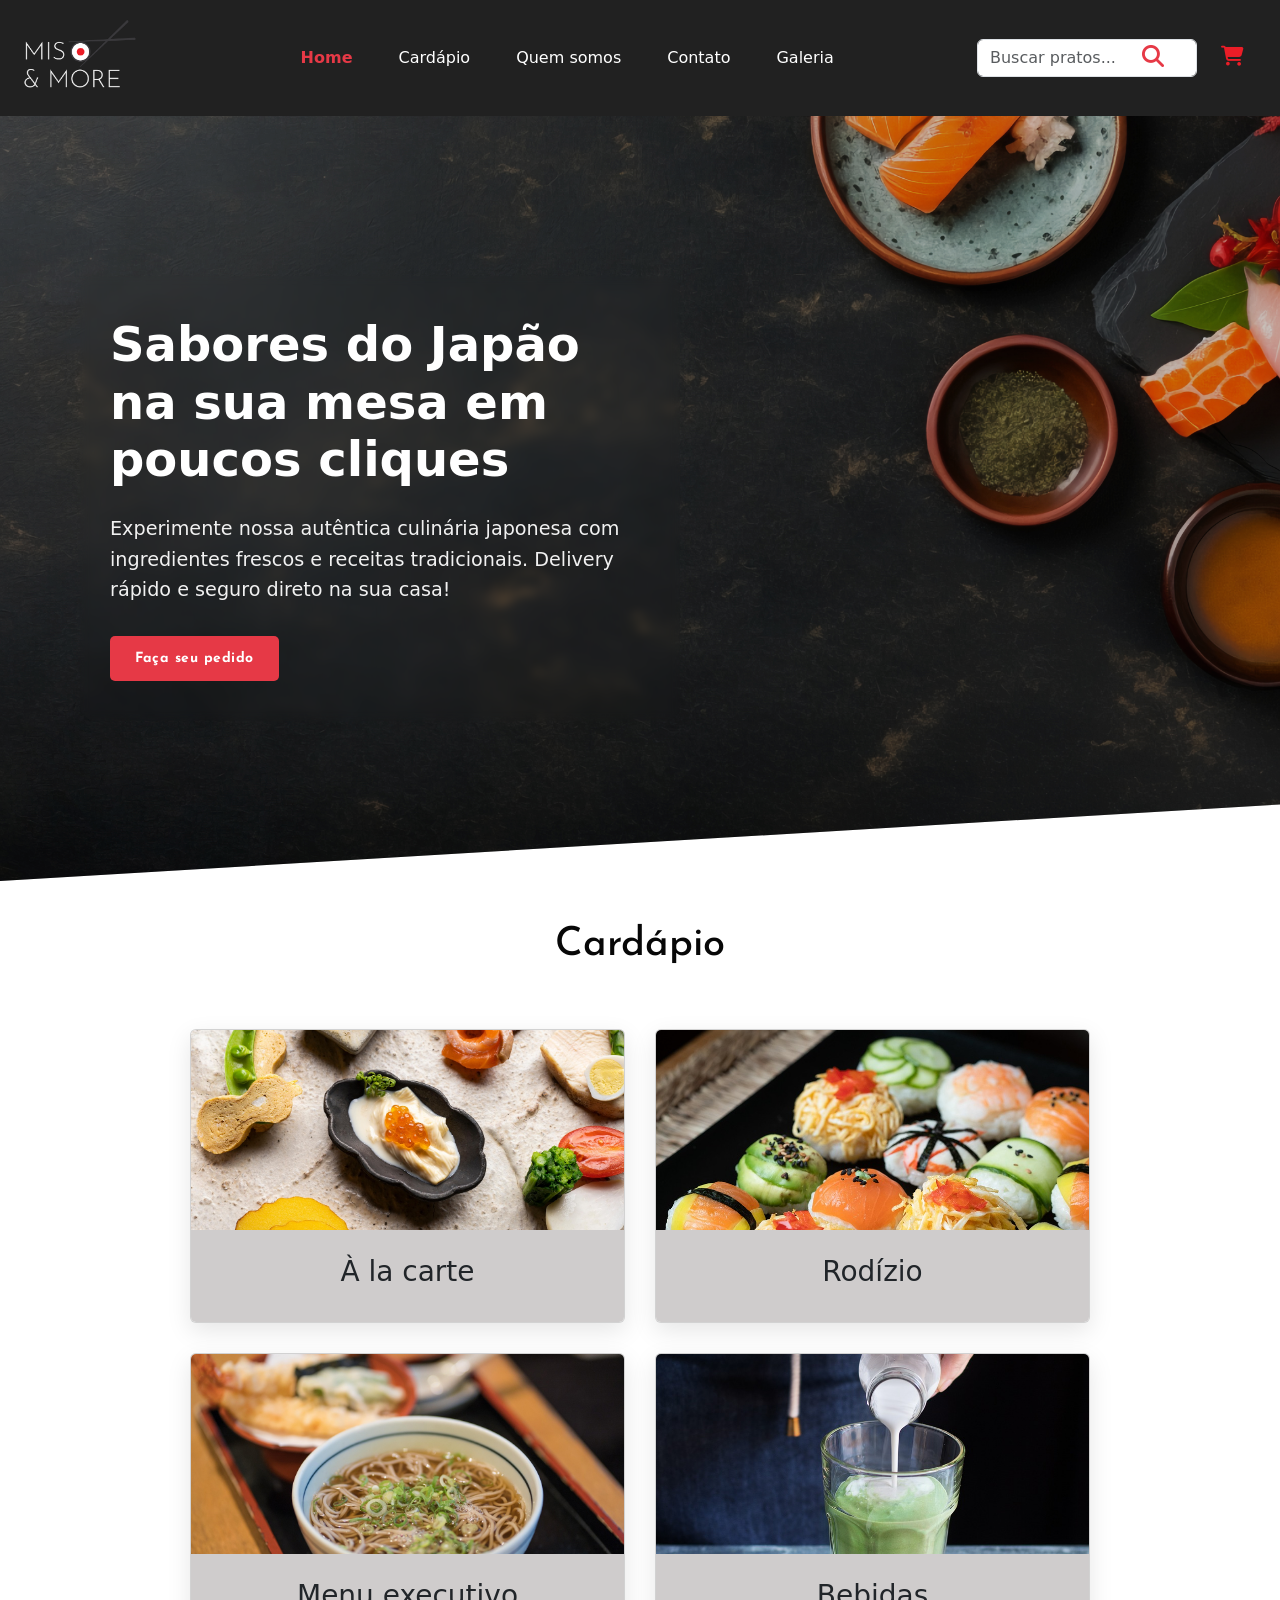
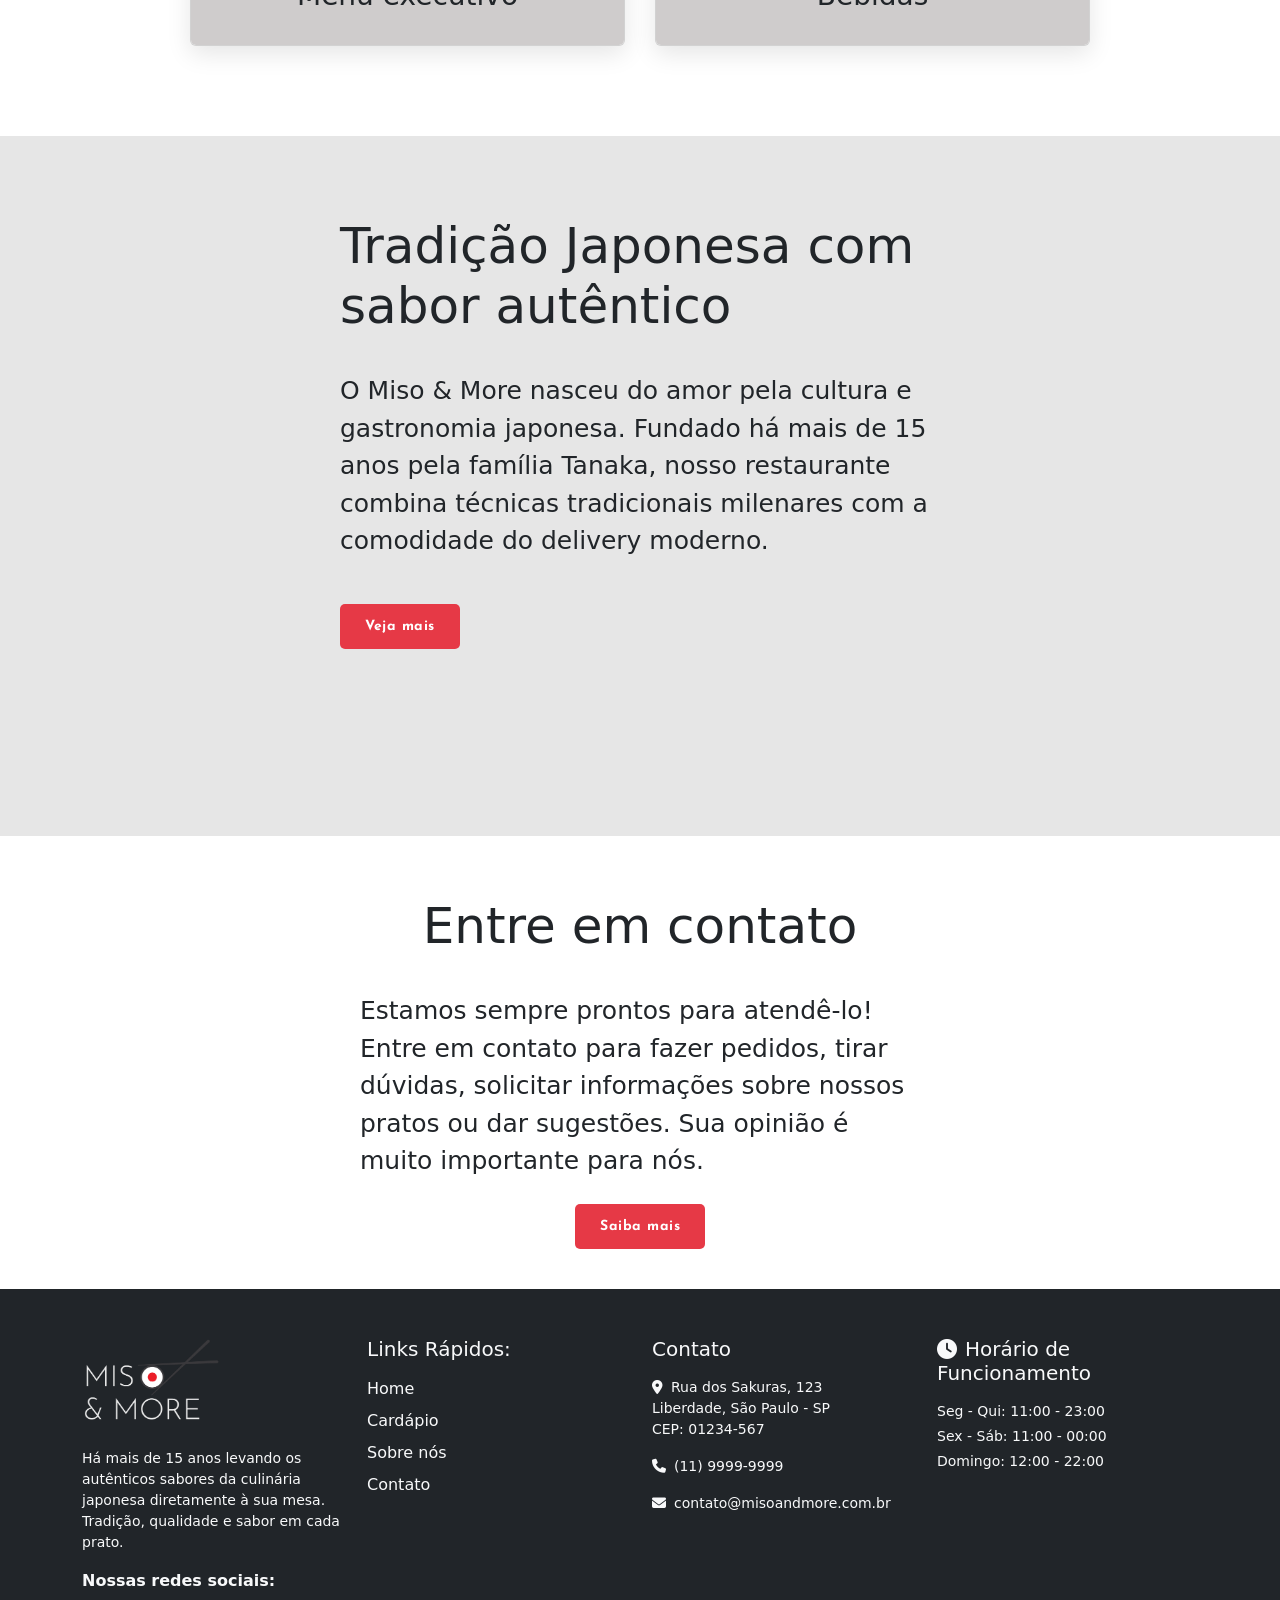
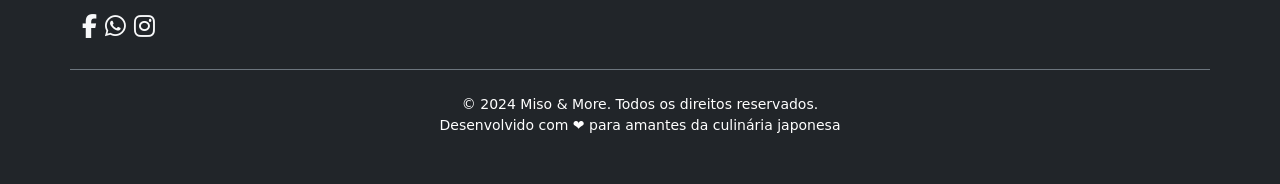
==== index.html @ 98955cb3 "." ====
<!DOCTYPE html>
<html lang="pt-BR">

<head>
  <meta charset="UTF-8">
  <meta name="viewport" content="width=device-width, initial-scale=1.0">
  <title>Miso & More</title>

  <!-- Logo -->
  <link rel="shortcut icon" href="./src_/img_/hashi.png" type="image/x-icon">

  <!-- link css -->
  <link rel="stylesheet" href="./src_/CSS/style.css">
  <link rel="stylesheet" href="./src_/CSS/busca.css">

  <!-- link font awesome -->
  <link rel="stylesheet" href="https://cdnjs.cloudflare.com/ajax/libs/font-awesome/6.4.2/css/all.min.css">

  <!-- links -->
  <link rel="preconnect" href="https://fonts.googleapis.com">
  <link rel="preconnect" href="https://fonts.gstatic.com" crossorigin>

  <!-- link fonte josefin sans -->
  <link
    href="https://fonts.googleapis.com/css2?family=Josefin+Sans:ital,wght@0,100..700;1,100..700&family=Montserrat:ital,wght@0,100..900;1,100..900&display=swap"
    rel="stylesheet">

  <!-- link bootstrap -->
  <link href="https://cdn.jsdelivr.net/npm/bootstrap@5.3.8/dist/css/bootstrap.min.css" rel="stylesheet"
    integrity="sha384-sRIl4kxILFvY47J16cr9ZwB07vP4J8+LH7qKQnuqkuIAvNWLzeN8tE5YBujZqJLB" crossorigin="anonymous">

</head>
<!-- <body> -->

<body>
  <!-- menu -->
  <header>
    <nav class="navbar navbar-expand-lg w-100">
      <div class="container-fluid">
        <div class="logo" id="topo">
          <img src="./src_/img_/logoMiso.png" alt="Miso & More Logo" loading="lazy" decoding="async">
        </div>

        <button class="navbar-toggler" type="button" data-bs-toggle="collapse" data-bs-target="#navbarNav">
          <i class="fa-solid fa-bars" style="color: #ffffff;"></i>
        </button>

        <div class="collapse navbar-collapse justify-content-center text-center p-1" id="navbarNav">
          <ul class="navbar-nav">
            <li class="nav-item"><a href="./index.html" class="nav-link text-white" aria-current="page">Home</a></li>
            <li class="nav-item"><a href="./src_/HTML/cardapio.html" class="nav-link text-white">Cardápio</a></li>
            <li class="nav-item"><a href="./src_/HTML/quemSomos.html" class="nav-link text-white">Quem somos</a></li>
            <li class="nav-item"><a href="./src_/HTML/contato.html" class="nav-link text-white">Contato</a></li>
            <li class="nav-item"><a href="./src_/HTML/galeria.html" class="nav-link text-white">Galeria</a></li>
          </ul>
        </div>

        <!-- barra de pesquisa -->
        <div class="icons d-none d-md-none d-lg-block" style="position: relative">
          <form class="form-inline my-2 my-lg-0">
            <div style="position: relative">
              <input id="inputBusca" class="form-control" type="search" placeholder="Buscar pratos..."
                autocomplete="off" style="padding-right: 42px; width: 220px">
              <button id="btnBuscar" type="button"
                style="position: absolute; top: 50%; right: 8px; transform: translateY(-50%); border: none; background: transparent; cursor: pointer">
                <i class="fa-solid fa-magnifying-glass" style="color: #e63946; font-size: 22px"></i>
              </button>
            </div>
            <div id="listaSugestoes"
              style="display: none; position: absolute; background: white; border: 1px solid #ddd; border-radius: 8px; margin-top: 5px; width: 220px; box-shadow: 0 4px 6px rgba(0,0,0,0.1); z-index: 1000;">
            </div>
          </form>
        </div>

        <!-- fim barra de pesquisa -->

        <!-- icon carrinho -->
        <div class="d-none d-md-none d-lg-block" style="position: relative; cursor: pointer;" data-bs-toggle="modal"
          data-bs-target="#modalCarrinho">
          <i class="fa-solid fa-cart-shopping mx-4 fs-5" style="color: #eb1d27;"></i>
          <span id="cartBadge" class="position-absolute top-0 start-100 translate-middle badge rounded-pill bg-danger"
            style="display: none;">
            0
          </span>

          <!-- Modal Carrinho -->
          <div class="modal fade" id="modalCarrinho" tabindex="-1" aria-labelledby="modalCarrinhoLabel"
            aria-hidden="true">
            <div class="modal-dialog modal-lg">
              <div class="modal-content">
                <div class="modal-header">
                  <h5 class="modal-title" id="modalCarrinhoLabel" style="color: #eb1d27;">Carrinho de Compras</h5>
                  <button type="button" class="btn-close" data-bs-dismiss="modal" aria-label="Close"></button>
                </div>
                <div class="modal-body" id="cartBody">
                  <p class="text-center text-muted">Seu carrinho está vazio.</p>
                </div>
                <div class="modal-footer">
                  <button type="button" class="btn btn-secondary" data-bs-dismiss="modal">Continuar Comprando</button>
                  <button type="button" class="btn btn-primary" id="btnFinalizarCompra"
                    style="background-color: #eb1d27; border-color: #eb1d27;">Finalizar Compra</button>
                </div>
              </div>
            </div>
          </div>

          <!-- Modal de Sucesso -->
          <div class="modal fade" id="modalSucesso" tabindex="-1" aria-labelledby="modalSucessoLabel" aria-hidden="true"
            data-bs-backdrop="static">
            <div class="modal-dialog modal-dialog-centered modal-sm">
              <div class="modal-content">
                <div class="modal-body text-center p-4">
                  <div class="mb-3">
                    <i class="fa-solid fa-circle-check" style="font-size: 80px; color: #28a745;"></i>
                  </div>
                  <h4 class="text-success">Pedido Finalizado!</h4>
                  <p class="mt-3">Seu pedido foi realizado com sucesso e já está sendo preparado.</p>
                  <p class="fw-bold" style="color: #eb1d27;">Obrigado pela preferência!</p>
                  <button type="button" class="btn btn-success mt-3" data-bs-dismiss="modal">Ok</button>
                </div>
              </div>
            </div>
          </div>
        </div>
        <!-- fim modal -->
      </div>
    </nav>
  </header>
  <!-- fim menu -->

  <!-- main -->
  <main>
    <!-- CTA -->
    <section class="hero">
      <div class="hero-text">
        <h1>Sabores do Japão na sua mesa em poucos cliques</h1>
        <p>Experimente nossa autêntica culinária japonesa com ingredientes frescos e receitas tradicionais. Delivery
          rápido e seguro direto na sua casa!</p>

        <a href="./src_/HTML/cardapio.html">
          <button class="order-now">Faça seu pedido</button>
        </a>
      </div>
    </section>
    <!-- CTA fim -->

    <!-- Cardapio -->
    <section id="Cardapio">
      <!-- cards -->
      <div class="container-cardapio">
        <h1 class="titulo">Cardápio</h1>

        <!-- card 1 -->
        <div class="cards">
          <div id="card-alacarte" class="card" data-category="alacarte">
            <div class="card-image">
              <img src="./src_/img_/img01.jpg" alt="À la carte" loading="lazy" decoding="async">
              <a href="./src_/HTML/cardapio.html"></a>
            </div>
            <div class="card-content">
              <h3 class="card1-title">À la carte</h3>
            </div>
          </div>
          <!-- fim card 1 -->

          <!-- card 2 -->
          <div id="card-rodizio" class="card" data-category="rodizio">
            <div class="card-image">
              <img src="./src_/img_/img02.jpg" alt="Rodízio" loading="lazy" decoding="async">
            </div>
            <div class="card-content">
              <h3 class="card-title">Rodízio</h3>
            </div>
          </div>
          <!-- fim card 2 -->

          <!-- card 3 -->
          <div id="card-menuExecutivo" class="card" data-category="executivo">
            <div class="card-image">
              <img src="./src_/img_/img03.jpg" alt="Menu executivo" loading="lazy" decoding="async">
            </div>
            <div class="card-content">
              <h3 class="card-title">Menu executivo</h3>
            </div>
          </div>
          <!-- fim card 3 -->

          <!-- card 4 -->
          <div id="card-bebidas" class="card" data-category="bebidas">
            <div class="card-image">
              <img src="./src_/img_/img04.jpg" alt="Bebidas">
            </div>
            <div class="card-content">
              <h3 class="card-Titulo">Bebidas</h3>
            </div>
          </div>
          <!-- fim card 4 -->
        </div>
      </div>
    </section>
    <!-- fim Cardapio -->

    <!-- Quem somos -->
    <!-- Quem Somos -->
    <section id="sobreNos" style="margin-top: 70px;">
      <div class="parent">
        <div class="texto">
          <h2>Tradição Japonesa com sabor autêntico</h2>

          <p>O Miso & More nasceu do amor pela cultura e gastronomia japonesa. Fundado há mais de 15 anos pela família
            Tanaka, nosso restaurante combina técnicas tradicionais milenares com a comodidade do delivery moderno.</p>

          <a href="./src_/HTML/quemSomos.html"><button class="order-now">Veja mais</button></a>
        </div>
        <div id="images-container" class="images d-none d-md-block">
          <img id="sushiImg" src="./src_/img_/img05.jpg" alt="Sushi fresco com toque de ervas.">
          <img id="fishImg" src="./src_/img_/img06.jpg" alt="Variedade de sushis em bandeja de madeira.">
          <img id="japaImg" src="./src_/img_/img07.jpg" alt="Caminho de torii no Santuário Fushimi Inari.">
        </div>
      </div>
    </section>
    <!-- fim Quem somos -->

    <!-- contato -->
    <section id="contato" style="margin-top: 30px;">
      <div class="container-contato">
        <div class="texto">
          <h2 class="h2-contato">Entre em contato</h2>

          <p>Estamos sempre prontos para atendê-lo! Entre em contato para fazer pedidos, tirar dúvidas, solicitar
            informações sobre nossos pratos ou dar sugestões. Sua opinião é muito importante para nós.</p>
        </div>

        <a href="./src_/HTML/contato.html"><button class="order-now">Saiba mais</button></a>

      </div>
    </section>
    <!-- fim contato -->
  </main>
  <!-- fim main -->

  <!-- Footer -->
  <footer class="bg-dark text-light py-5">
    <div class="container">
      <div class="row g-4">
        <!-- Coluna 1 - Logo e Descrição -->
        <div class="col-lg-3 col-md-6">
          <img src="./src_/img_/logoMiso.png" alt="Miso & More Logo" class="mb-3" style="max-width: 150px;">
          <p class="small">Há mais de 15 anos levando os autênticos sabores da culinária japonesa diretamente à sua
            mesa. Tradição, qualidade e sabor em cada prato.</p>
          <p class="fw-bold mt-3">Nossas redes sociais:</p>
          <div class="d-flex gap-2">
            <a href="#" class="text-light fs-4"><i class="fab fa-facebook-f"></i></a>
            <a href="#" class="text-light fs-4"><i class="fab fa-whatsapp"></i></a>
            <a href="#" class="text-light fs-4"><i class="fab fa-instagram"></i></a>
          </div>
        </div>

        <!-- Coluna 2 - Links Rápidos -->
        <div class="col-lg-3 col-md-6">
          <h5 class="mb-3">Links Rápidos:</h5>
          <ul class="list-unstyled">
            <li class="mb-2"><a href="#topo" class="text-light text-decoration-none">Home</a></li>
            <li class="mb-2"><a href="./src_/HTML/cardapio.html" class="text-light text-decoration-none">Cardápio</a>
            </li>
            <li class="mb-2"><a href="./src_/HTML/quemSomos.html" class="text-light text-decoration-none">Sobre nós</a>
            </li>
            <li class="mb-2"><a href="./src_/HTML/contato.html" class="text-light text-decoration-none">Contato</a></li>
          </ul>
        </div>

        <!-- Coluna 3 - Contato -->
        <div class="col-lg-3 col-md-6">
          <h5 class="mb-3">Contato</h5>
          <p class="small"><i class="fa-solid fa-location-dot me-2"></i>Rua dos Sakuras, 123<br>Liberdade, São Paulo -
            SP<br>CEP: 01234-567</p>
          <p class="small"><i class="fa-solid fa-phone me-2"></i>(11) 9999-9999</p>
          <p class="small"><i class="fa-solid fa-envelope me-2"></i>contato@misoandmore.com.br</p>
        </div>

        <!-- Coluna 4 - Horário -->
        <div class="col-lg-3 col-md-6">
          <h5 class="mb-3"><i class="fa-solid fa-clock me-2"></i>Horário de Funcionamento</h5>
          <p class="small mb-1">Seg - Qui: 11:00 - 23:00</p>
          <p class="small mb-1">Sex - Sáb: 11:00 - 00:00</p>
          <p class="small mb-1">Domingo: 12:00 - 22:00</p>
        </div>
      </div>

      <!-- Footer Bottom -->
      <div class="row mt-4 pt-4 border-top border-secondary">
        <div class="col text-center">
          <p class="small mb-0 text-white">© 2024 Miso & More. Todos os direitos reservados.<br>Desenvolvido com ❤️ para
            amantes da culinária japonesa</p>
        </div>
      </div>
    </div>
  </footer>
  <!-- fim footer -->

  <!-- vlibras -->
  <div vw class="enabled">
    <div vw-access-button class="active"></div>
    <div vw-plugin-wrapper>
      <div class="vw-plugin-top-wrapper"></div>
    </div>
  </div>
  <!-- fim vlibras -->

  <!-- script vlibras -->
  <script src="https://vlibras.gov.br/app/vlibras-plugin.js"></script>
  <script>
    new window.VLibras.Widget('https://vlibras.gov.br/app');
  </script>

  <!-- scripts -->
  <script src="https://cdn.jsdelivr.net/npm/bootstrap@5.3.8/dist/js/bootstrap.bundle.min.js"
    integrity="sha384-FKyoEForCGlyvwx9Hj09JcYn3nv7wiPVlz7YYwJrWVcXK/BmnVDxM+D2scQbITxI"
    crossorigin="anonymous"></script>

  <script src="./src_/JS/script.js"></script>

  <!-- busca -->
  <script src="./src_/JS/busca.js"></script>
  <script src="./src_/JS/busca-cardapio.js"></script>
  <script>
    const U = window.CardapioUtils;
    const data = Array.isArray(window.CARDAPIO) ? window.CARDAPIO : [];

    function goToCardapio(q) {
      const url = new URL('./src_/HTML/cardapio.html', location.href);
      if (q) url.searchParams.set('q', q);
      location.href = url.toString();
    }

    function bind() {
      const input = document.getElementById('inputBusca');
      const btn = document.getElementById('btnBuscar');
      const box = document.getElementById('listaSugestoes');

      if (!input || !btn || !box) return;

      function updateSuggestions() {
        const suggestions = U.makeSuggestions(data, input.value, 8);
        box.innerHTML = '';
        box.style.display = suggestions.length ? 'block' : 'none';
        suggestions.forEach(text => {
          const div = document.createElement('div');
          div.className = 'typeahead-item';
          div.tabIndex = 0;
          div.setAttribute('role', 'option');
          div.textContent = text;
          div.addEventListener('click', () => goToCardapio(text));
          div.addEventListener('keydown', (e) => { if (e.key === 'Enter') goToCardapio(text); });
          box.appendChild(div);
        });
      }

      input.addEventListener('input', updateSuggestions);
      input.addEventListener('keydown', (e) => {
        if (e.key === 'Enter') { e.preventDefault(); goToCardapio(input.value.trim()); }
        if (e.key === 'Escape') { box.style.display = 'none'; }
      });
      btn.addEventListener('click', () => goToCardapio(input.value.trim()));

      // Se vier com ?q=, já encaminha direto
      const init = U.readQueryParam('q');
      if (init) { goToCardapio(init); }
    }

    document.addEventListener('DOMContentLoaded', bind);
  </script>


</body>
<!-- fim do body -->

</html>
---- src_/CSS/style.css ----
/* cores */
.root {
  --primary-color: #F23041; 
  --secondary-color: #D9D9D9; 
  --accent-color: #F8F8F8; 
  --background-color: #F2F2F2; 
  --text-color: #F8F8F8; 
}

/* body */
* {
  margin: 0;
  padding: 0;
  box-sizing: border-box;
}

body {
  font-family: 'Josefin Sans', poppins;
  background-color: #f5f5f5;
  color: #212121;
}

.montserrat-regular {
  font-family: "Montserrat", sans-serif;
  font-optical-sizing: auto;
  font-weight: 400;
  font-style: normal;
}
/* fim body */


/* menu */
header {
  display: flex;
  justify-content: space-between;
  align-items: center;
  background: #212121;
  color: #fff;
}

.logo {
  font-size: -0.10rem;
  font-weight: bold;
}

.logo img {
  height: 100px;
  padding: 10px;
}

nav ul {
  list-style: none;
  display: flex;
  gap: 30px;
}

nav a {
  text-decoration: none;
  color: #fff;
  font-weight: 500;
  transition: 0.3s;
  font-size: 1.08rem;
   transition: color 0.3s;
}

nav a[aria-current="page"] {
  color: #e63946 !important;
  font-weight: 600;
}

nav a:hover,
nav a.active {
  color: #e63946 !important; /* Vermelho destaque */
  transition: color 0.2s;

}

.icons {
  display: flex;
}

.navbar-toggler-icon {
  background-image: url("data:image/svg+xml;charset=utf8,%3Csvg xmlns='http://www.w3.org/2000/svg' viewBox='0 0 30 30'%3E%3Cpath stroke='rgba(255, 255, 255, 1)' stroke-width='2' d='M4 7h22M4 15h22M4 23h22'/%3E%3C/svg%3E");
}
/* fim menu */


/* CTA */
.hero {
  position: relative;
  display: flex;
  align-items: center;
  justify-content: flex-start;
  padding: 160px 80px;
  color: #fff;
  background-image: url('../img_/banner.jpg');
  background-size: cover;
  background-position: center center;
  background-repeat: no-repeat;
  clip-path: polygon(0 0, 100% 0, 100% 90%, 0 100%); background-attachment: fixed;

  /* Efeito parallax */
  background-attachment: fixed;

  /* Camada escura sutil sobre a imagem */
  isolation: isolate;
}

.hero::before {
  content: "";
  position: absolute;
  inset: 0;
  background: rgba(0, 0, 0, 0.20); /* escurece o fundo */
  z-index: 0;
}

.hero-text {
  position: relative;
  z-index: 1;
  max-width: 600px;
  backdrop-filter: blur(5px);
  border-radius: 15px;
  padding: 40px 30px;
  animation: fadeInUp 1s ease;
}

.hero-text h1 {
  font-size: 3rem;
  line-height: 1.2;
  font-weight: 600;
  margin-bottom: 25px;
  color: #fff;
}

.hero-text p {
  font-size: 1.2rem;
  color: #f1f1f1;
  margin-bottom: 30px;
  line-height: 1.6;
}

.order-now {
  background-color: #e63946;
  color: #fff;
  font-weight: bold;
  letter-spacing: 0.5px;
  border: none;
  padding: 14px 28px;
  border-radius: 6px;
  transition: all 0.3s ease;
}

.order-now:hover {
  background-color: #ff4c4c;
  transform: translateY(-3px);
}

/* Efeito de entrada */
@keyframes fadeInUp {
  from {
    opacity: 0;
    transform: translateY(40px);
  }
  to {
    opacity: 1;
    transform: translateY(0);
  }
}



button{
    background-color: #d62828;
    border: none;
    padding: 12px 25px;
    font-size: 14px;
    border-radius: 5px;
    text-decoration: none;
    align-items: left;
    font-family: 'Josefin Sans', sans-serif;
}

button, .order-now {
      color: #fff;
      border: none;
      padding: 12px 25px;
      font-size: 14px;
      border-radius: 5px;
      text-decoration: none;
      align-items: left;
      font-family: 'Josefin Sans', sans-serif;
    
}

button:hover, .order-now:hover {
      background-color: #d84545;
      transition: 0.3s;
}
/* Fim CTA */


/* cardapio */
.container-cardapio {
    max-width: 900px;
    margin: 0 auto;
}

.titulo {
    font-family: 'Josefin Sans';
    text-align: center;
    font-size: 2.5rem;
    color: #070707;
    margin-bottom: 40px;
    font-weight: 400px;
    margin-top: 40px;
}

.cards{
    display: grid;
    grid-template-columns: repeat(auto-fit, minmax(300px, 1fr));
    gap: 30px;
    padding: 20px 0;
}

.card {
    background: #CFCCCC;
    border-radius: 15px;
    overflow: hidden;
    box-shadow: 0 8px 25px rgba(0, 0, 0, 0.1);
    cursor: pointer;
    transition: all ease 0.3s;
}

.card:hover{
  transform: scale(1.05);
}

.card-image {
    width: 100%;
    height: 200px;
    overflow: hidden;
}

.card-image img {
    width: 100%;
    height: 100%;
    object-fit: cover;
}

.card-content {
    padding: 25px;
    text-align: center;
    background-color: #CFCCCC;
}

.card-titulo{
    font-family: 'Josefin Sans';
    font-size: 1.5rem;
    color: #070707;
    font-weight: 500;
    margin: 0;
}
/* fim cardapio */


/* Sobre Nos */
.parent{
  display: flex;
  justify-content: space-around;
  text-align: left;
  gap: 20px;
}

#sobreNos{
  background-color: #E6E6E6;
  height: 700px;
  padding: 50px;
}

.texto{
  display: flex;
  flex-direction: column;
  flex: 1;
  max-width: 600px;
  gap: 20px;
}


.texto h2 {
  font-size: 50px;
  margin-bottom: 16px;
  margin-top: 30px;
}

.texto p {
  margin-bottom: 24px;
  text-align: left;
  font-size: 25px;
}

.texto button{
  max-width: 155px;
}

.images{
  position: relative;
  width: 900px;
}

.images img{
  border-radius: 20px;
}

#sushiImg{
  position: absolute;
  top: 0px;
  left: 0px;
  height: 250px;
  z-index: 2;
  transition: all ease 0.3s;
}
#sushiImg:hover{
  transform: scale(1.05);
}
#fishImg{
  position: absolute;
  top: 30px;
  left: 350px;
  height: 380px;
  width: 430px;

  z-index: 1;
  transition: all ease 0.3s;
}
#fishImg:hover{
 transform: scale(1.05);
}
#japaImg{
  position: absolute;
  top: 360px;
  left: 150px;
  height: 250px;
  transition: all ease 0.3s;
}
#japaImg:hover{
 transform: scale(1.05);
}
/* fim Sobre Nos */

/* contato */
.container-contato{
  max-width: 600px;
  width: 100%;
  padding: 0 20px;
  text-align: center;
}

#contato{
  display: flex;
  justify-content: center;
  align-items: center;
  margin-bottom: 40px;
}
/* fim contato */

/* FOOTER */
.footer {
  background: #1c1c1c;
  color: #f0f0f0;
  font-family: 'Josefin Sans', sans-serif;
}

.footer-container {
    display: flex;
    justify-content: space-between;
    max-width: 1520px;
    margin: auto;
    padding: 40px 20px;
    gap: 100px;
    
}
/* Logo footer */
.footer-logo img {
    max-width: 150px;
    margin-bottom: 15px; 
    display: block; 
    margin-left: 0%;
    margin-bottom: 15px; 

}

/*colunas */
.footer-col {
  flex: 1px;
  margin: 1px;
  min-width: 220px;
  padding: 20px;
}

.footer h2 {
  font-size: 22px;
  margin-bottom: 15px;
  font-family: 'Josefin Sans', sans-serif;
}

.footer h3 {
    margin-bottom: 10px;
    font-size: 18px;
    font-family: 'Josefin Sans', sans-serif;
    gap: 20px;
}

.footer p {
  margin: 15px 0;
  line-height: 1.5;
  font-style: bold medium;
}

.footer ul {
    list-style: none;
    padding: 0;
    margin: 25px 0;
    gap: 10px;
    
}

.footer ul li {
  margin: 15px 0;
}

.footer ul li a {
  color: #f0f0f0;
  text-decoration: none;
  transition: 0.3s;
}

.footer ul li a:hover {
  color: #ff4c4c;
}


/* Redes sociais */
.social-icons {
  margin-top: 10px;
    
}

.social-icons a {
  color: #f0f0f0;
  margin-right: 12px;
  font-size: 30px;
  transition: 0.3s;
}

.social-icons a:hover {
  color: #ff4c4c;
}

/* linha separadora */
.footer-bottom {
  border-top: 1px solid #444;
  text-align: center;
  padding: 15px 20px;
  font-size: 14px;
  color: #aaa;
}

@media (max-width: 1400px) {
  #images-container{
    display: none !important; 
  }
}
@media (max-width: 768px) {

  .hero-text, .hero{
    width: 100%;
    margin: 0;
    padding: 25px;
  }
 
  .hero-text h1 {
  font-size: 2.1rem;
  color: #fff;
  text-align: center;
}
 
  .images-container {
    position: relative;
    height: 300px;
    margin-top: 30px;
  }

  #Cardapio{
    padding: 25px;
  }

  .texto h2 {
  font-size: 2.5rem;
  margin-bottom: 16px;
  margin-top: 30px;
}

.texto p {
  margin-bottom: 1.2rem;
  text-align: left;
  font-size: 20px;
}


}
@media (max-width: 768px) {
  .hero {
    background-attachment: scroll; /* Desativa o parallax em telas pequenas */
    padding: 100px 20px;
  }

  .hero-text {
    text-align: center;
  }

  .hero-text h1 {
    font-size: 2rem;
  }

  .hero-text p {
    font-size: 1rem;
  }
}
---- src_/CSS/busca.css ----
.typeahead-item {
  padding: 12px 15px;
  cursor: pointer;
  border-bottom: 1px solid #f0f0f0;
  transition: background 0.2s ease;
  color: #333;
}

.typeahead-item:hover,
.typeahead-item:focus {
  background: #f8f9fa;
  outline: none;
}

.typeahead-item:last-child {
  border-bottom: none;
}
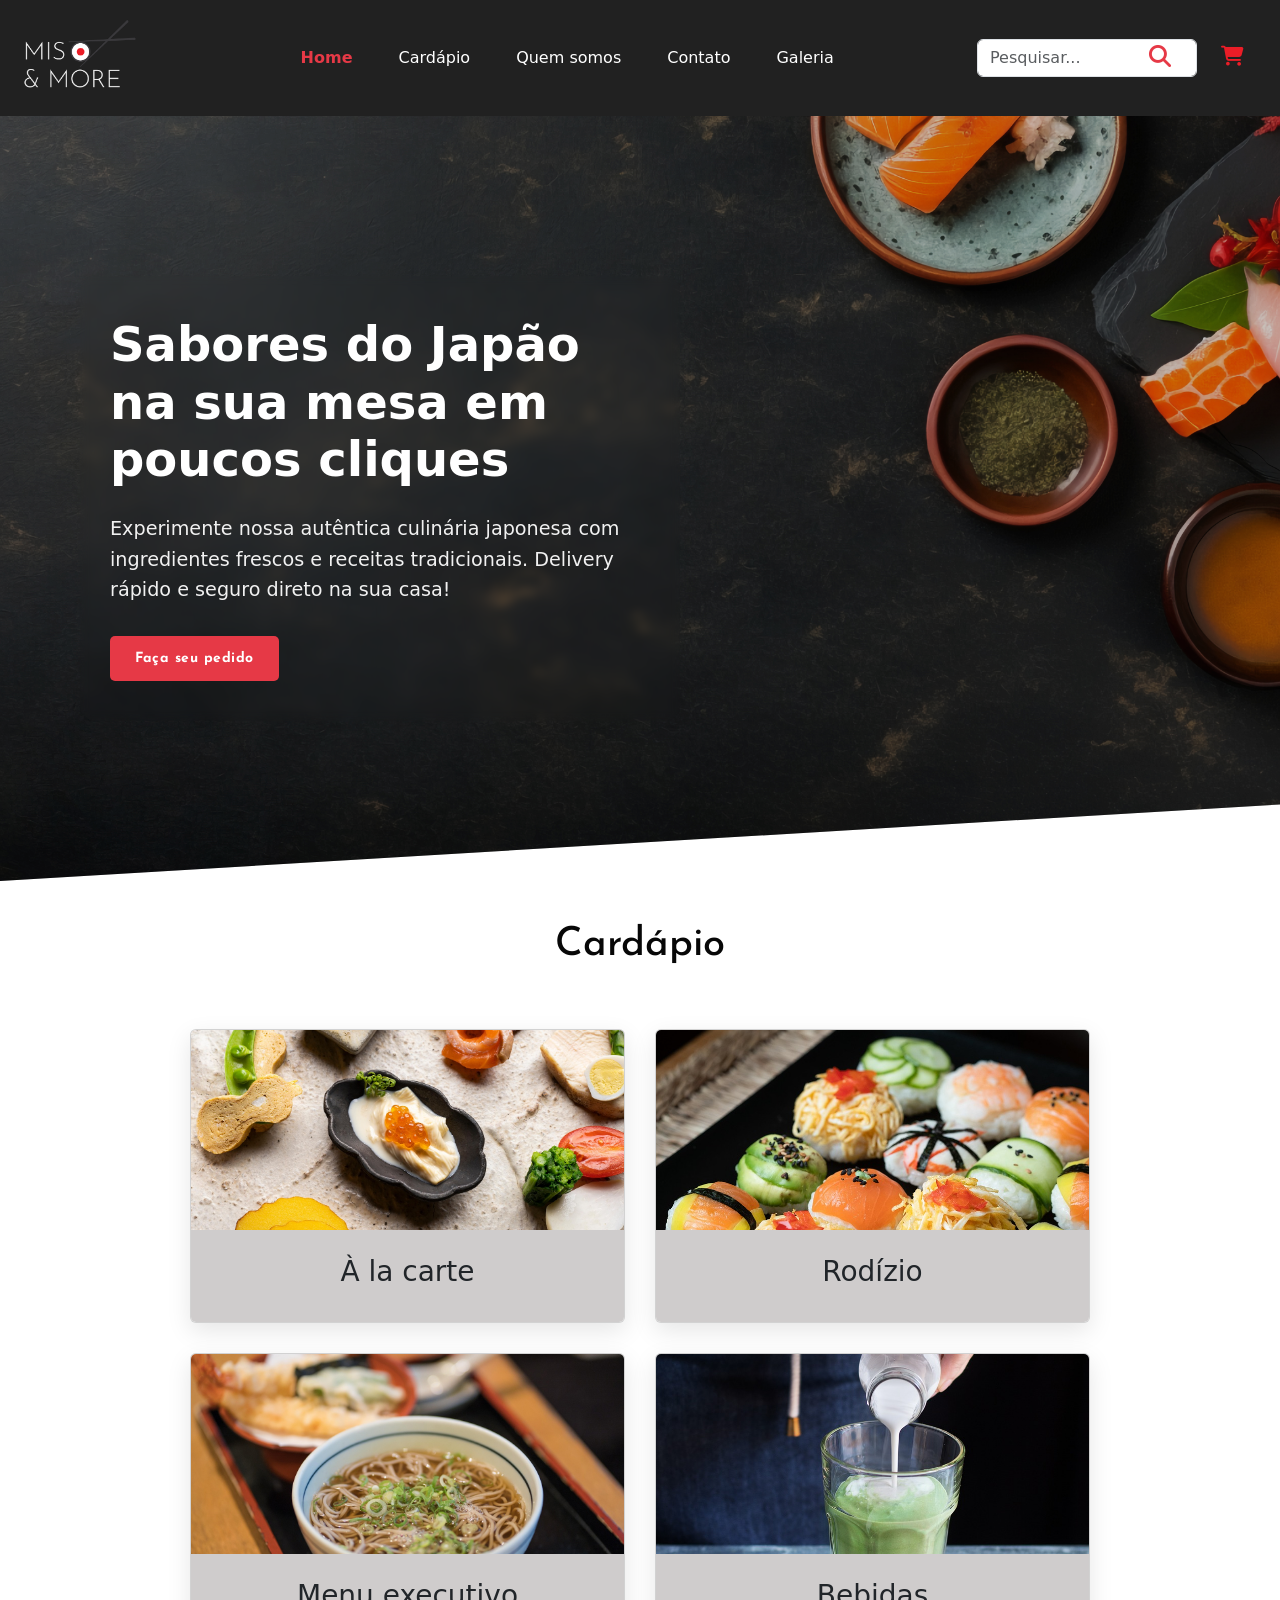
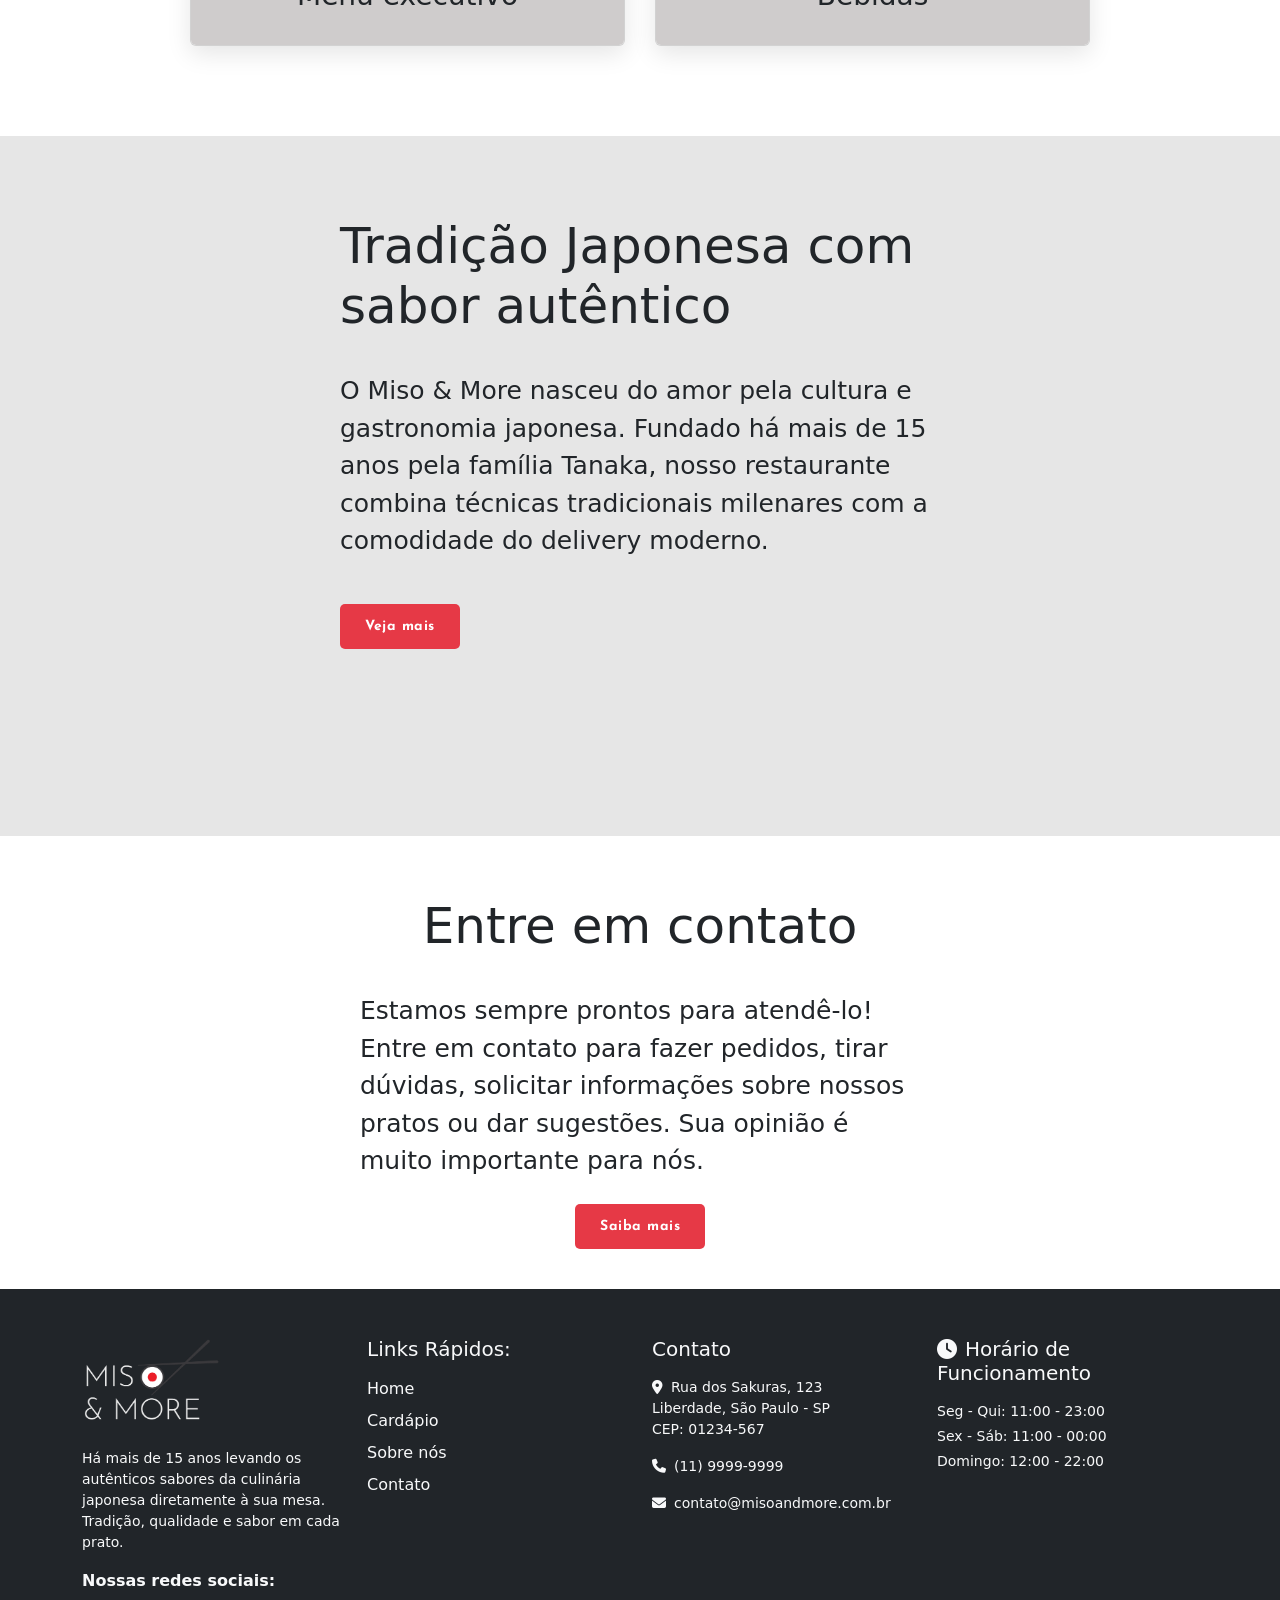
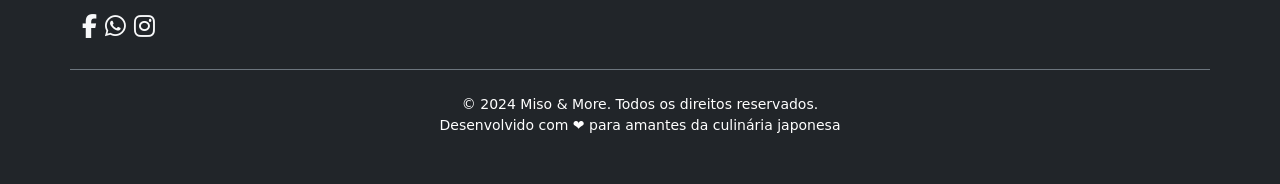
==== commit f4e49229: "." ====
--- a/index.html
+++ b/index.html
@@ -59,10 +59,10 @@
         <div class="icons d-none d-md-none d-lg-block" style="position: relative">
           <form class="form-inline my-2 my-lg-0">
             <div style="position: relative">
-              <input id="inputBusca" class="form-control" type="search" placeholder="Buscar pratos..."
-                autocomplete="off" style="padding-right: 42px; width: 220px">
+              <input id="inputBusca" class="form-control" type="search" placeholder="Pesquisar..."
+                autocomplete="off" style="width: 220px">
               <button id="btnBuscar" type="button"
-                style="position: absolute; top: 50%; right: 8px; transform: translateY(-50%); border: none; background: transparent; cursor: pointer">
+                style="position: absolute; top: 50%; right: 1px; transform: translateY(-50%); border: none; background: transparent; cursor: pointer">
                 <i class="fa-solid fa-magnifying-glass" style="color: #e63946; font-size: 22px"></i>
               </button>
             </div>
@@ -71,7 +71,6 @@
             </div>
           </form>
         </div>
-
         <!-- fim barra de pesquisa -->
 
         <!-- icon carrinho -->
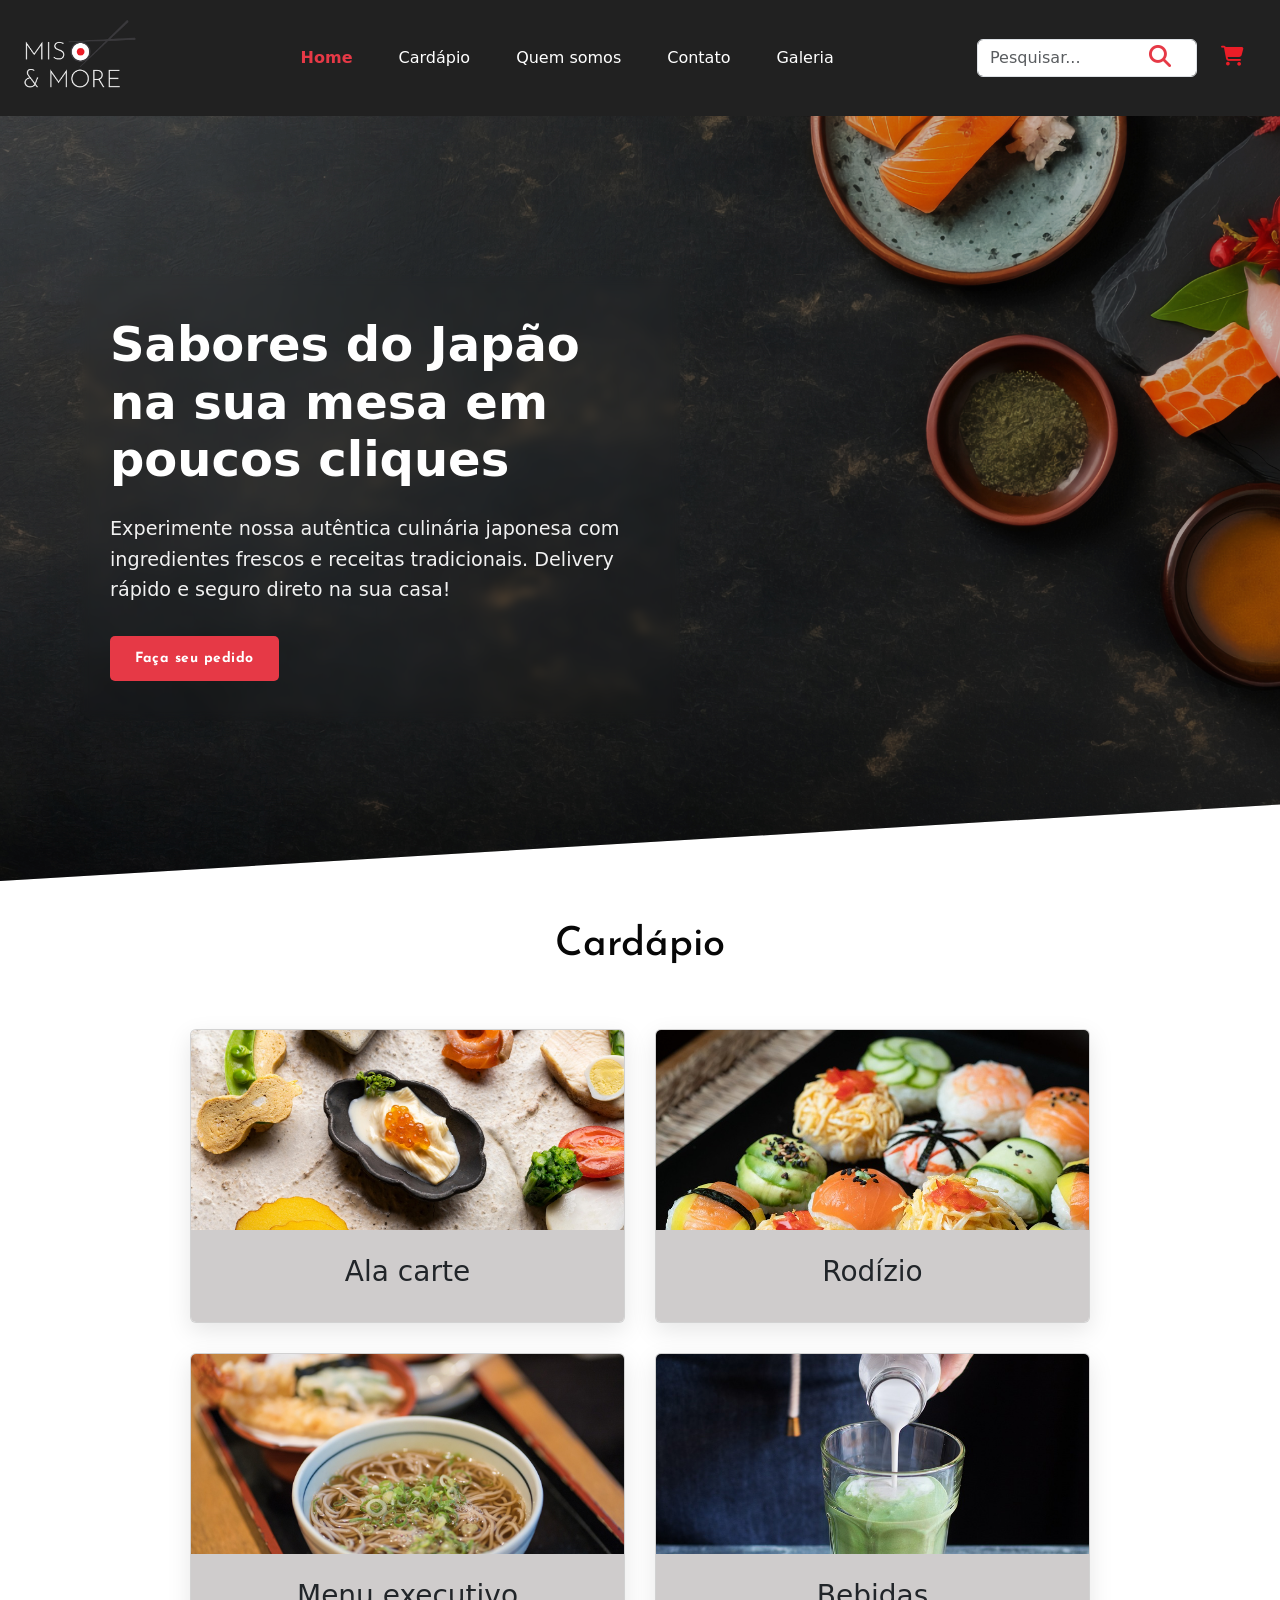
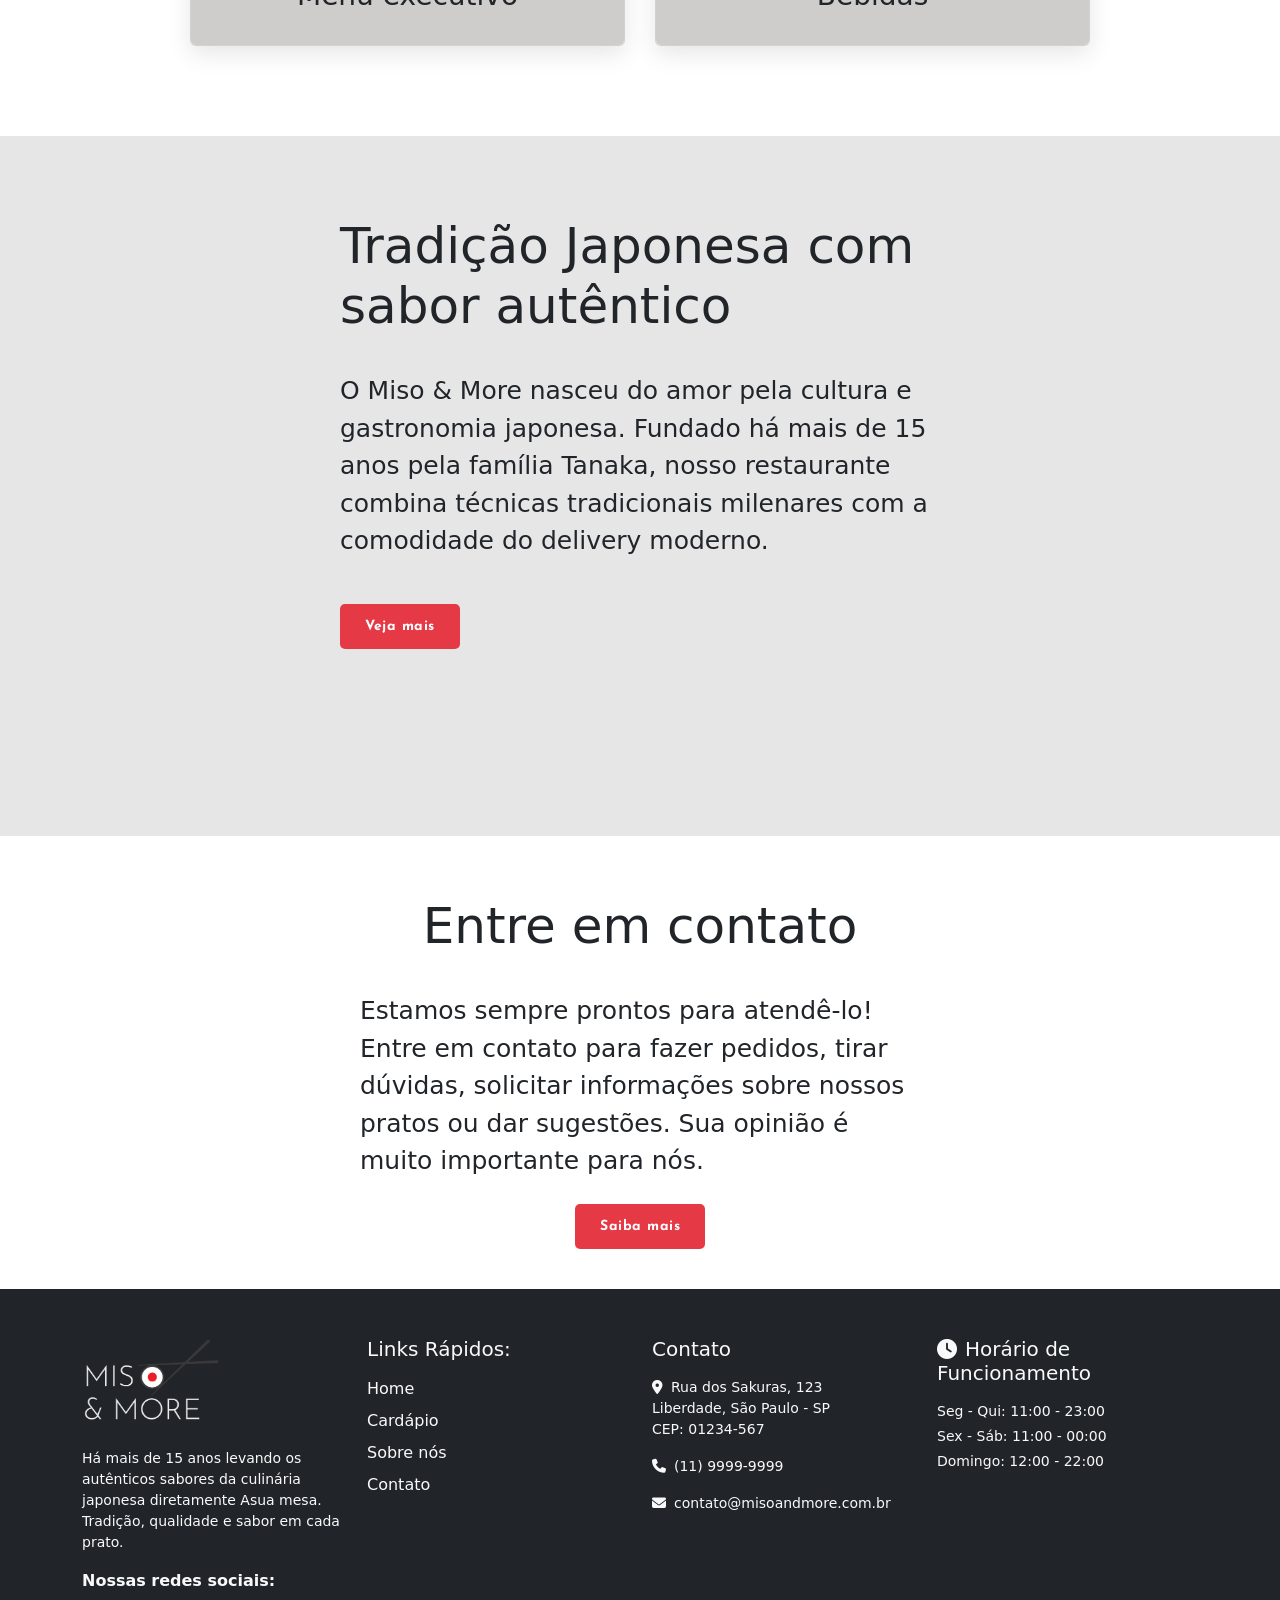
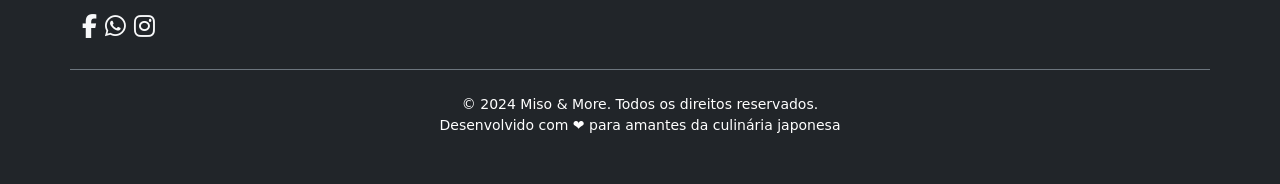
==== commit 003a6f07: "." ====
--- a/index.html
+++ b/index.html
@@ -7,11 +7,11 @@
   <title>Miso & More</title>
 
   <!-- Logo -->
-  <link rel="shortcut icon" href="./src_/img_/hashi.png" type="image/x-icon">
+  <link rel="shortcut icon" href="img_/hashi.png" type="image/x-icon">
 
   <!-- link css -->
-  <link rel="stylesheet" href="./src_/CSS/style.css">
-  <link rel="stylesheet" href="./src_/CSS/busca.css">
+  <link rel="stylesheet" href="css/style.css">
+  <link rel="stylesheet" href="css/busca.css">
 
   <!-- link font awesome -->
   <link rel="stylesheet" href="https://cdnjs.cloudflare.com/ajax/libs/font-awesome/6.4.2/css/all.min.css">
@@ -38,7 +38,7 @@
     <nav class="navbar navbar-expand-lg w-100">
       <div class="container-fluid">
         <div class="logo" id="topo">
-          <img src="./src_/img_/logoMiso.png" alt="Miso & More Logo" loading="lazy" decoding="async">
+          <img src="img_/logoMiso.png" alt="Miso & More Logo" loading="lazy" decoding="async">
         </div>
 
         <button class="navbar-toggler" type="button" data-bs-toggle="collapse" data-bs-target="#navbarNav">
@@ -47,11 +47,11 @@
 
         <div class="collapse navbar-collapse justify-content-center text-center p-1" id="navbarNav">
           <ul class="navbar-nav">
-            <li class="nav-item"><a href="./index.html" class="nav-link text-white" aria-current="page">Home</a></li>
-            <li class="nav-item"><a href="./src_/HTML/cardapio.html" class="nav-link text-white">Cardápio</a></li>
-            <li class="nav-item"><a href="./src_/HTML/quemSomos.html" class="nav-link text-white">Quem somos</a></li>
-            <li class="nav-item"><a href="./src_/HTML/contato.html" class="nav-link text-white">Contato</a></li>
-            <li class="nav-item"><a href="./src_/HTML/galeria.html" class="nav-link text-white">Galeria</a></li>
+            <li class="nav-item"><a href="index.html" class="nav-link text-white" aria-current="page">Home</a></li>
+            <li class="nav-item"><a href="cardapio.html" class="nav-link text-white">Cardápio</a></li>
+            <li class="nav-item"><a href="quemSomos.html" class="nav-link text-white">Quem somos</a></li>
+            <li class="nav-item"><a href="contato.html" class="nav-link text-white">Contato</a></li>
+            <li class="nav-item"><a href="galeria.html" class="nav-link text-white">Galeria</a></li>
           </ul>
         </div>
 
@@ -59,8 +59,8 @@
         <div class="icons d-none d-md-none d-lg-block" style="position: relative">
           <form class="form-inline my-2 my-lg-0">
             <div style="position: relative">
-              <input id="inputBusca" class="form-control" type="search" placeholder="Pesquisar..."
-                autocomplete="off" style="width: 220px">
+              <input id="inputBusca" class="form-control" type="search" placeholder="Pesquisar..." autocomplete="off"
+                style="width: 220px">
               <button id="btnBuscar" type="button"
                 style="position: absolute; top: 50%; right: 1px; transform: translateY(-50%); border: none; background: transparent; cursor: pointer">
                 <i class="fa-solid fa-magnifying-glass" style="color: #e63946; font-size: 22px"></i>
@@ -136,7 +136,7 @@
         <p>Experimente nossa autêntica culinária japonesa com ingredientes frescos e receitas tradicionais. Delivery
           rápido e seguro direto na sua casa!</p>
 
-        <a href="./src_/HTML/cardapio.html">
+        <a href="cardapio.html">
           <button class="order-now">Faça seu pedido</button>
         </a>
       </div>
@@ -153,11 +153,11 @@
         <div class="cards">
           <div id="card-alacarte" class="card" data-category="alacarte">
             <div class="card-image">
-              <img src="./src_/img_/img01.jpg" alt="À la carte" loading="lazy" decoding="async">
-              <a href="./src_/HTML/cardapio.html"></a>
+              <img src="img_/img01.jpg" alt="Ala carte" loading="lazy" decoding="async">
+              <a href="cardapio.html"></a>
             </div>
             <div class="card-content">
-              <h3 class="card1-title">À la carte</h3>
+              <h3 class="card1-title">Ala carte</h3>
             </div>
           </div>
           <!-- fim card 1 -->
@@ -165,7 +165,7 @@
           <!-- card 2 -->
           <div id="card-rodizio" class="card" data-category="rodizio">
             <div class="card-image">
-              <img src="./src_/img_/img02.jpg" alt="Rodízio" loading="lazy" decoding="async">
+              <img src="img_/img02.jpg" alt="Rodízio" loading="lazy" decoding="async">
             </div>
             <div class="card-content">
               <h3 class="card-title">Rodízio</h3>
@@ -176,7 +176,7 @@
           <!-- card 3 -->
           <div id="card-menuExecutivo" class="card" data-category="executivo">
             <div class="card-image">
-              <img src="./src_/img_/img03.jpg" alt="Menu executivo" loading="lazy" decoding="async">
+              <img src="img_/img03.jpg" alt="Menu executivo" loading="lazy" decoding="async">
             </div>
             <div class="card-content">
               <h3 class="card-title">Menu executivo</h3>
@@ -187,7 +187,7 @@
           <!-- card 4 -->
           <div id="card-bebidas" class="card" data-category="bebidas">
             <div class="card-image">
-              <img src="./src_/img_/img04.jpg" alt="Bebidas">
+              <img src="img_/img04.jpg" alt="Bebidas">
             </div>
             <div class="card-content">
               <h3 class="card-Titulo">Bebidas</h3>
@@ -209,12 +209,12 @@
           <p>O Miso & More nasceu do amor pela cultura e gastronomia japonesa. Fundado há mais de 15 anos pela família
             Tanaka, nosso restaurante combina técnicas tradicionais milenares com a comodidade do delivery moderno.</p>
 
-          <a href="./src_/HTML/quemSomos.html"><button class="order-now">Veja mais</button></a>
+          <a href="quemSomos.html"><button class="order-now">Veja mais</button></a>
         </div>
         <div id="images-container" class="images d-none d-md-block">
-          <img id="sushiImg" src="./src_/img_/img05.jpg" alt="Sushi fresco com toque de ervas.">
-          <img id="fishImg" src="./src_/img_/img06.jpg" alt="Variedade de sushis em bandeja de madeira.">
-          <img id="japaImg" src="./src_/img_/img07.jpg" alt="Caminho de torii no Santuário Fushimi Inari.">
+          <img id="sushiImg" src="img_/img05.jpg" alt="Sushi fresco com toque de ervas.">
+          <img id="fishImg" src="img_/img06.jpg" alt="Variedade de sushis em bandeja de madeira.">
+          <img id="japaImg" src="img_/img07.jpg" alt="Caminho de torii no Santuário Fushimi Inari.">
         </div>
       </div>
     </section>
@@ -230,7 +230,7 @@
             informações sobre nossos pratos ou dar sugestões. Sua opinião é muito importante para nós.</p>
         </div>
 
-        <a href="./src_/HTML/contato.html"><button class="order-now">Saiba mais</button></a>
+        <a href="contato.html"><button class="order-now">Saiba mais</button></a>
 
       </div>
     </section>
@@ -244,8 +244,8 @@
       <div class="row g-4">
         <!-- Coluna 1 - Logo e Descrição -->
         <div class="col-lg-3 col-md-6">
-          <img src="./src_/img_/logoMiso.png" alt="Miso & More Logo" class="mb-3" style="max-width: 150px;">
-          <p class="small">Há mais de 15 anos levando os autênticos sabores da culinária japonesa diretamente à sua
+          <img src="img_/logoMiso.png" alt="Miso & More Logo" class="mb-3" style="max-width: 150px;">
+          <p class="small">Há mais de 15 anos levando os autênticos sabores da culinária japonesa diretamente Asua
             mesa. Tradição, qualidade e sabor em cada prato.</p>
           <p class="fw-bold mt-3">Nossas redes sociais:</p>
           <div class="d-flex gap-2">
@@ -260,11 +260,11 @@
           <h5 class="mb-3">Links Rápidos:</h5>
           <ul class="list-unstyled">
             <li class="mb-2"><a href="#topo" class="text-light text-decoration-none">Home</a></li>
-            <li class="mb-2"><a href="./src_/HTML/cardapio.html" class="text-light text-decoration-none">Cardápio</a>
+            <li class="mb-2"><a href="cardapio.html" class="text-light text-decoration-none">Cardápio</a>
             </li>
-            <li class="mb-2"><a href="./src_/HTML/quemSomos.html" class="text-light text-decoration-none">Sobre nós</a>
+            <li class="mb-2"><a href="quemSomos.html" class="text-light text-decoration-none">Sobre nós</a>
             </li>
-            <li class="mb-2"><a href="./src_/HTML/contato.html" class="text-light text-decoration-none">Contato</a></li>
+            <li class="mb-2"><a href="contato.html" class="text-light text-decoration-none">Contato</a></li>
           </ul>
         </div>
 
@@ -317,59 +317,98 @@
     integrity="sha384-FKyoEForCGlyvwx9Hj09JcYn3nv7wiPVlz7YYwJrWVcXK/BmnVDxM+D2scQbITxI"
     crossorigin="anonymous"></script>
 
-  <script src="./src_/JS/script.js"></script>
+  <script src="js/script.js"></script>
 
   <!-- busca -->
-  <script src="./src_/JS/busca.js"></script>
-  <script src="./src_/JS/busca-cardapio.js"></script>
+  <script src="js/busca.js"></script>
+  <script src="js/busca-cardapio.js"></script>
   <script>
+    // Importa as funções úteis do arquivo busca-cardapio.js
     const U = window.CardapioUtils;
+
+    // Carrega os dados do cardápio (espera que exista uma variável global CARDAPIO)
     const data = Array.isArray(window.CARDAPIO) ? window.CARDAPIO : [];
 
+    // Função que redireciona o usuário para a página do cardápio
+    // Se houver uma busca (q), adiciona como parâmetro na URL
     function goToCardapio(q) {
-      const url = new URL('./src_/HTML/cardapio.html', location.href);
-      if (q) url.searchParams.set('q', q);
-      location.href = url.toString();
+      const url = new URL('cardapio.html', location.href);
+      if (q) url.searchParams.set('q', q); // Adiciona ?q=pizza (por exemplo)
+      location.href = url.toString(); // Redireciona para a nova página
     }
 
+    // Função principal que conecta os elementos HTML com as funcionalidades
     function bind() {
-      const input = document.getElementById('inputBusca');
-      const btn = document.getElementById('btnBuscar');
-      const box = document.getElementById('listaSugestoes');
-
+      // Busca os elementos no DOM
+      const input = document.getElementById('inputBusca'); // Campo de texto
+      const btn = document.getElementById('btnBuscar'); // Botão de buscar
+      const box = document.getElementById('listaSugestoes'); // Caixa de sugestões
+
+      // Se algum elemento não existir, para a execução
       if (!input || !btn || !box) return;
 
+      // Função que atualiza a lista de sugestões enquanto o usuário digita
       function updateSuggestions() {
+        // Chama a função que gera até 8 sugestões baseadas no que foi digitado
         const suggestions = U.makeSuggestions(data, input.value, 8);
-        box.innerHTML = '';
+
+        box.innerHTML = ''; // Limpa a caixa de sugestões
+
+        // Mostra ou esconde a caixa dependendo se há sugestões
         box.style.display = suggestions.length ? 'block' : 'none';
+
+        // Cria um elemento para cada sugestão
         suggestions.forEach(text => {
           const div = document.createElement('div');
-          div.className = 'typeahead-item';
-          div.tabIndex = 0;
-          div.setAttribute('role', 'option');
-          div.textContent = text;
+          div.className = 'typeahead-item'; // Classe CSS para estilização
+          div.tabIndex = 0; // Permite navegação por teclado
+          div.setAttribute('role', 'option'); // Acessibilidade
+          div.textContent = text; // Texto da sugestão
+
+          // Ao clicar na sugestão, redireciona com ela preenchida
           div.addEventListener('click', () => goToCardapio(text));
-          div.addEventListener('keydown', (e) => { if (e.key === 'Enter') goToCardapio(text); });
-          box.appendChild(div);
+
+          // Permite pressionar Enter na sugestão selecionada
+          div.addEventListener('keydown', (e) => {
+            if (e.key === 'Enter') goToCardapio(text);
+          });
+
+          box.appendChild(div); // Adiciona a sugestão na caixa
         });
       }
 
+      // Atualiza sugestões sempre que o usuário digitar algo
       input.addEventListener('input', updateSuggestions);
+
+      // Eventos do teclado no campo de busca
       input.addEventListener('keydown', (e) => {
-        if (e.key === 'Enter') { e.preventDefault(); goToCardapio(input.value.trim()); }
-        if (e.key === 'Escape') { box.style.display = 'none'; }
+        // Se pressionar Enter, busca o que está digitado
+        if (e.key === 'Enter') {
+          e.preventDefault(); // Evita comportamento padrão do formulário
+          goToCardapio(input.value.trim());
+        }
+        // Se pressionar Esc, esconde a caixa de sugestões
+        if (e.key === 'Escape') {
+          box.style.display = 'none';
+        }
       });
+
+      // Ao clicar no botão de buscar, redireciona com o texto digitado
       btn.addEventListener('click', () => goToCardapio(input.value.trim()));
 
-      // Se vier com ?q=, já encaminha direto
+      // Se a URL já vier com parâmetro ?q=alguma_coisa, redireciona automaticamente
+      // Útil para links diretos ou compartilhamento
       const init = U.readQueryParam('q');
-      if (init) { goToCardapio(init); }
+      if (init) {
+        goToCardapio(init);
+      }
     }
 
+    // Aguarda o carregamento completo da página antes de executar
+    // Garante que todos os elementos HTML estejam disponíveis
     document.addEventListener('DOMContentLoaded', bind);
   </script>
-
+  <!-- fim do script -->
 
 </body>
 <!-- fim do body -->
--- a/css/style.css
+++ b/css/style.css
@@ -0,0 +1,530 @@
+/* cores */
+.root {
+  --primary-color: #F23041; 
+  --secondary-color: #D9D9D9; 
+  --accent-color: #F8F8F8; 
+  --background-color: #F2F2F2; 
+  --text-color: #F8F8F8; 
+}
+
+/* body */
+* {
+  margin: 0;
+  padding: 0;
+  box-sizing: border-box;
+}
+
+body {
+  font-family: 'Josefin Sans', poppins;
+  background-color: #f5f5f5;
+  color: #212121;
+}
+
+.montserrat-regular {
+  font-family: "Montserrat", sans-serif;
+  font-optical-sizing: auto;
+  font-weight: 400;
+  font-style: normal;
+}
+/* fim body */
+
+
+/* menu */
+header {
+  display: flex;
+  justify-content: space-between;
+  align-items: center;
+  background: #212121;
+  color: #fff;
+}
+
+.logo {
+  font-size: -0.10rem;
+  font-weight: bold;
+}
+
+.logo img {
+  height: 100px;
+  padding: 10px;
+}
+
+nav ul {
+  list-style: none;
+  display: flex;
+  gap: 30px;
+}
+
+nav a {
+  text-decoration: none;
+  color: #fff;
+  font-weight: 500;
+  transition: 0.3s;
+  font-size: 1.08rem;
+   transition: color 0.3s;
+}
+
+nav a[aria-current="page"] {
+  color: #e63946 !important;
+  font-weight: 600;
+}
+
+nav a:hover,
+nav a.active {
+  color: #e63946 !important; /* Vermelho destaque */
+  transition: color 0.2s;
+
+}
+
+.icons {
+  display: flex;
+}
+
+.navbar-toggler-icon {
+  background-image: url("data:image/svg+xml;charset=utf8,%3Csvg xmlns='http://www.w3.org/2000/svg' viewBox='0 0 30 30'%3E%3Cpath stroke='rgba(255, 255, 255, 1)' stroke-width='2' d='M4 7h22M4 15h22M4 23h22'/%3E%3C/svg%3E");
+}
+/* fim menu */
+
+
+/* CTA */
+.hero {
+  position: relative;
+  display: flex;
+  align-items: center;
+  justify-content: flex-start;
+  padding: 160px 80px;
+  color: #fff;
+  background-image: url('../img_/banner.jpg');
+  background-size: cover;
+  background-position: center center;
+  background-repeat: no-repeat;
+  clip-path: polygon(0 0, 100% 0, 100% 90%, 0 100%); background-attachment: fixed;
+
+  /* Efeito parallax */
+  background-attachment: fixed;
+
+  /* Camada escura sutil sobre a imagem */
+  isolation: isolate;
+}
+
+.hero::before {
+  content: "";
+  position: absolute;
+  inset: 0;
+  background: rgba(0, 0, 0, 0.20); /* escurece o fundo */
+  z-index: 0;
+}
+
+.hero-text {
+  position: relative;
+  z-index: 1;
+  max-width: 600px;
+  backdrop-filter: blur(5px);
+  border-radius: 15px;
+  padding: 40px 30px;
+  animation: fadeInUp 1s ease;
+}
+
+.hero-text h1 {
+  font-size: 3rem;
+  line-height: 1.2;
+  font-weight: 600;
+  margin-bottom: 25px;
+  color: #fff;
+}
+
+.hero-text p {
+  font-size: 1.2rem;
+  color: #f1f1f1;
+  margin-bottom: 30px;
+  line-height: 1.6;
+}
+
+.order-now {
+  background-color: #e63946;
+  color: #fff;
+  font-weight: bold;
+  letter-spacing: 0.5px;
+  border: none;
+  padding: 14px 28px;
+  border-radius: 6px;
+  transition: all 0.3s ease;
+}
+
+.order-now:hover {
+  background-color: #ff4c4c;
+  transform: translateY(-3px);
+}
+
+/* Efeito de entrada */
+@keyframes fadeInUp {
+  from {
+    opacity: 0;
+    transform: translateY(40px);
+  }
+  to {
+    opacity: 1;
+    transform: translateY(0);
+  }
+}
+
+
+
+button{
+    background-color: #d62828;
+    border: none;
+    padding: 12px 25px;
+    font-size: 14px;
+    border-radius: 5px;
+    text-decoration: none;
+    align-items: left;
+    font-family: 'Josefin Sans', sans-serif;
+}
+
+button, .order-now {
+      color: #fff;
+      border: none;
+      padding: 12px 25px;
+      font-size: 14px;
+      border-radius: 5px;
+      text-decoration: none;
+      align-items: left;
+      font-family: 'Josefin Sans', sans-serif;
+    
+}
+
+button:hover, .order-now:hover {
+      background-color: #d84545;
+      transition: 0.3s;
+}
+/* Fim CTA */
+
+
+/* cardapio */
+.container-cardapio {
+    max-width: 900px;
+    margin: 0 auto;
+}
+
+.titulo {
+    font-family: 'Josefin Sans';
+    text-align: center;
+    font-size: 2.5rem;
+    color: #070707;
+    margin-bottom: 40px;
+    font-weight: 400px;
+    margin-top: 40px;
+}
+
+.cards{
+    display: grid;
+    grid-template-columns: repeat(auto-fit, minmax(300px, 1fr));
+    gap: 30px;
+    padding: 20px 0;
+}
+
+.card {
+    background: #CFCCCC;
+    border-radius: 15px;
+    overflow: hidden;
+    box-shadow: 0 8px 25px rgba(0, 0, 0, 0.1);
+    cursor: pointer;
+    transition: all ease 0.3s;
+}
+
+.card:hover{
+  transform: scale(1.05);
+}
+
+.card-image {
+    width: 100%;
+    height: 200px;
+    overflow: hidden;
+}
+
+.card-image img {
+    width: 100%;
+    height: 100%;
+    object-fit: cover;
+}
+
+.card-content {
+    padding: 25px;
+    text-align: center;
+    background-color: #CFCCCC;
+}
+
+.card-titulo{
+    font-family: 'Josefin Sans';
+    font-size: 1.5rem;
+    color: #070707;
+    font-weight: 500;
+    margin: 0;
+}
+/* fim cardapio */
+
+
+/* Sobre Nos */
+.parent{
+  display: flex;
+  justify-content: space-around;
+  text-align: left;
+  gap: 20px;
+}
+
+#sobreNos{
+  background-color: #E6E6E6;
+  height: 700px;
+  padding: 50px;
+}
+
+.texto{
+  display: flex;
+  flex-direction: column;
+  flex: 1;
+  max-width: 600px;
+  gap: 20px;
+}
+
+
+.texto h2 {
+  font-size: 50px;
+  margin-bottom: 16px;
+  margin-top: 30px;
+}
+
+.texto p {
+  margin-bottom: 24px;
+  text-align: left;
+  font-size: 25px;
+}
+
+.texto button{
+  max-width: 155px;
+}
+
+.images{
+  position: relative;
+  width: 900px;
+}
+
+.images img{
+  border-radius: 20px;
+}
+
+#sushiImg{
+  position: absolute;
+  top: 0px;
+  left: 0px;
+  height: 250px;
+  z-index: 2;
+  transition: all ease 0.3s;
+}
+#sushiImg:hover{
+  transform: scale(1.05);
+}
+#fishImg{
+  position: absolute;
+  top: 30px;
+  left: 350px;
+  height: 380px;
+  width: 430px;
+
+  z-index: 1;
+  transition: all ease 0.3s;
+}
+#fishImg:hover{
+ transform: scale(1.05);
+}
+#japaImg{
+  position: absolute;
+  top: 360px;
+  left: 150px;
+  height: 250px;
+  transition: all ease 0.3s;
+}
+#japaImg:hover{
+ transform: scale(1.05);
+}
+/* fim Sobre Nos */
+
+/* contato */
+.container-contato{
+  max-width: 600px;
+  width: 100%;
+  padding: 0 20px;
+  text-align: center;
+}
+
+#contato{
+  display: flex;
+  justify-content: center;
+  align-items: center;
+  margin-bottom: 40px;
+}
+/* fim contato */
+
+/* FOOTER */
+.footer {
+  background: #1c1c1c;
+  color: #f0f0f0;
+  font-family: 'Josefin Sans', sans-serif;
+}
+
+.footer-container {
+    display: flex;
+    justify-content: space-between;
+    max-width: 1520px;
+    margin: auto;
+    padding: 40px 20px;
+    gap: 100px;
+    
+}
+/* Logo footer */
+.footer-logo img {
+    max-width: 150px;
+    margin-bottom: 15px; 
+    display: block; 
+    margin-left: 0%;
+    margin-bottom: 15px; 
+
+}
+
+/*colunas */
+.footer-col {
+  flex: 1px;
+  margin: 1px;
+  min-width: 220px;
+  padding: 20px;
+}
+
+.footer h2 {
+  font-size: 22px;
+  margin-bottom: 15px;
+  font-family: 'Josefin Sans', sans-serif;
+}
+
+.footer h3 {
+    margin-bottom: 10px;
+    font-size: 18px;
+    font-family: 'Josefin Sans', sans-serif;
+    gap: 20px;
+}
+
+.footer p {
+  margin: 15px 0;
+  line-height: 1.5;
+  font-style: bold medium;
+}
+
+.footer ul {
+    list-style: none;
+    padding: 0;
+    margin: 25px 0;
+    gap: 10px;
+    
+}
+
+.footer ul li {
+  margin: 15px 0;
+}
+
+.footer ul li a {
+  color: #f0f0f0;
+  text-decoration: none;
+  transition: 0.3s;
+}
+
+.footer ul li a:hover {
+  color: #ff4c4c;
+}
+
+
+/* Redes sociais */
+.social-icons {
+  margin-top: 10px;
+    
+}
+
+.social-icons a {
+  color: #f0f0f0;
+  margin-right: 12px;
+  font-size: 30px;
+  transition: 0.3s;
+}
+
+.social-icons a:hover {
+  color: #ff4c4c;
+}
+
+/* linha separadora */
+.footer-bottom {
+  border-top: 1px solid #444;
+  text-align: center;
+  padding: 15px 20px;
+  font-size: 14px;
+  color: #aaa;
+}
+
+@media (max-width: 1400px) {
+  #images-container{
+    display: none !important; 
+  }
+}
+@media (max-width: 768px) {
+
+  .hero-text, .hero{
+    width: 100%;
+    margin: 0;
+    padding: 25px;
+  }
+ 
+  .hero-text h1 {
+  font-size: 2.1rem;
+  color: #fff;
+  text-align: center;
+}
+ 
+  .images-container {
+    position: relative;
+    height: 300px;
+    margin-top: 30px;
+  }
+
+  #Cardapio{
+    padding: 25px;
+  }
+
+  .texto h2 {
+  font-size: 2.5rem;
+  margin-bottom: 16px;
+  margin-top: 30px;
+}
+
+.texto p {
+  margin-bottom: 1.2rem;
+  text-align: left;
+  font-size: 20px;
+}
+
+
+}
+@media (max-width: 768px) {
+  .hero {
+    background-attachment: scroll; /* Desativa o parallax em telas pequenas */
+    padding: 100px 20px;
+  }
+
+  .hero-text {
+    text-align: center;
+  }
+
+  .hero-text h1 {
+    font-size: 2rem;
+  }
+
+  .hero-text p {
+    font-size: 1rem;
+  }
+}
+
+
--- a/css/busca.css
+++ b/css/busca.css
@@ -0,0 +1,17 @@
+.typeahead-item {
+  padding: 12px 15px;
+  cursor: pointer;
+  border-bottom: 1px solid #f0f0f0;
+  transition: background 0.2s ease;
+  color: #333;
+}
+
+.typeahead-item:hover,
+.typeahead-item:focus {
+  background: #f8f9fa;
+  outline: none;
+}
+
+.typeahead-item:last-child {
+  border-bottom: none;
+}
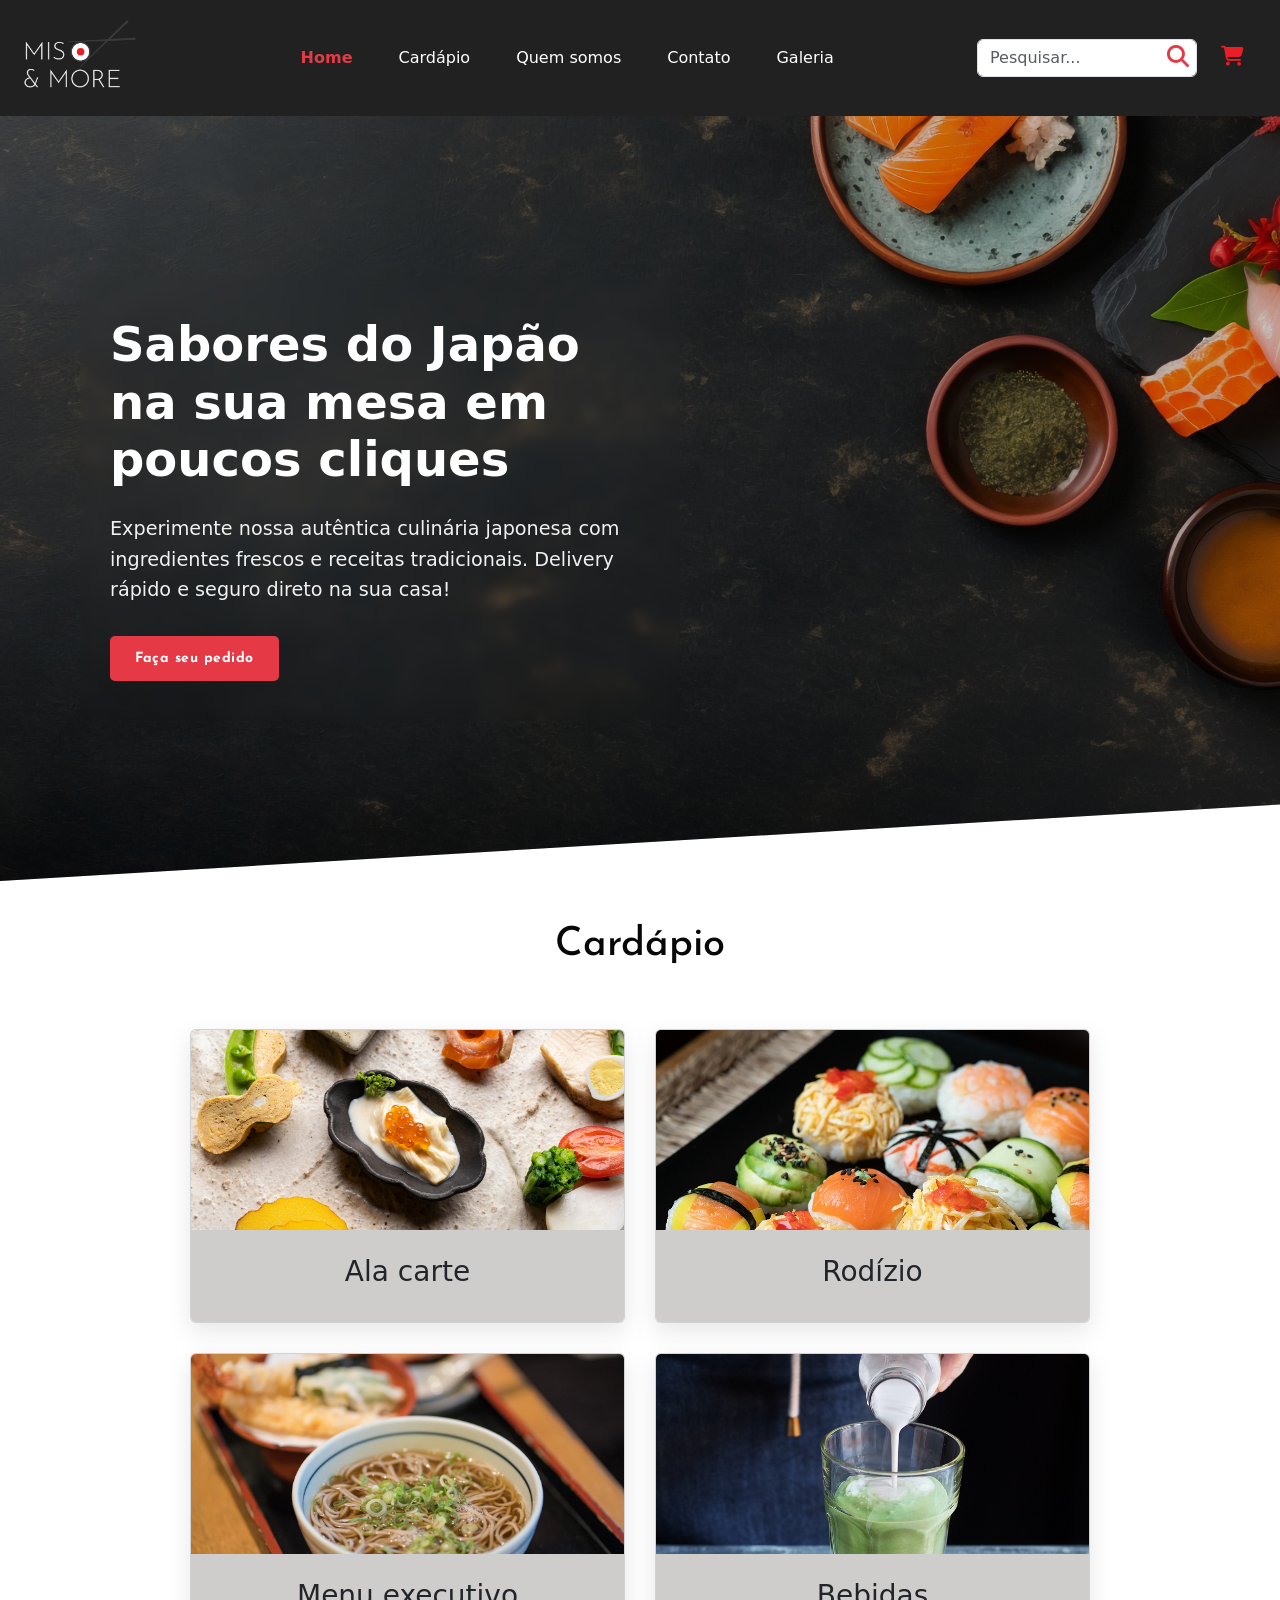
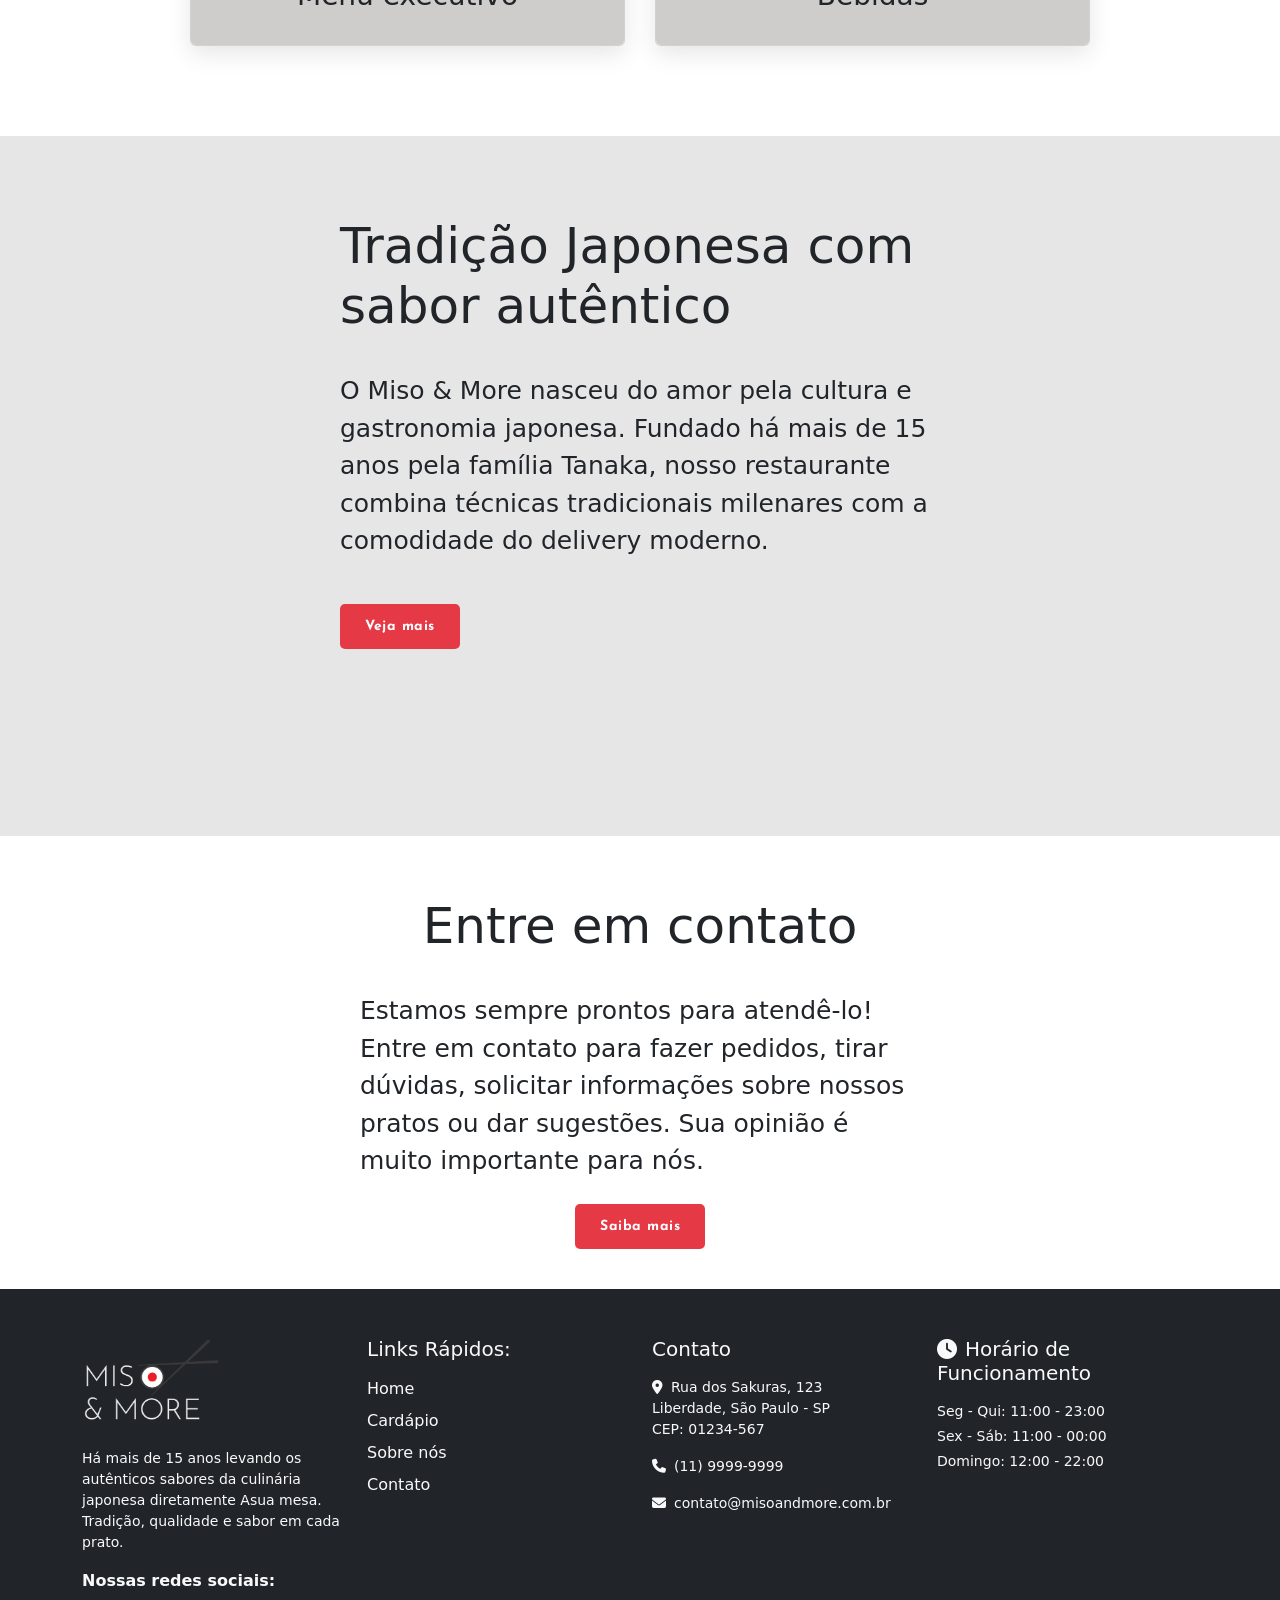
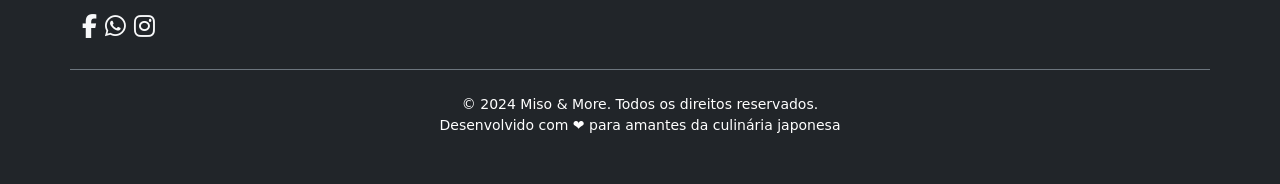
==== commit 39d04fd7: "style da barra de pesquisa" ====
--- a/index.html
+++ b/index.html
@@ -62,7 +62,7 @@
               <input id="inputBusca" class="form-control" type="search" placeholder="Pesquisar..." autocomplete="off"
                 style="width: 220px">
               <button id="btnBuscar" type="button"
-                style="position: absolute; top: 50%; right: 1px; transform: translateY(-50%); border: none; background: transparent; cursor: pointer">
+                style="position: absolute; top: 50%; right: -17px; transform: translateY(-50%); border: none; background: transparent; cursor: pointer">
                 <i class="fa-solid fa-magnifying-glass" style="color: #e63946; font-size: 22px"></i>
               </button>
             </div>
@@ -318,6 +318,7 @@
     crossorigin="anonymous"></script>
 
   <script src="js/script.js"></script>
+  <script src="js/cardapio.js"></script>
 
   <!-- busca -->
   <script src="js/busca.js"></script>
--- a/css/style.css
+++ b/css/style.css
@@ -20,12 +20,7 @@
   color: #212121;
 }
 
-.montserrat-regular {
-  font-family: "Montserrat", sans-serif;
-  font-optical-sizing: auto;
-  font-weight: 400;
-  font-style: normal;
-}
+
 /* fim body */
 
 
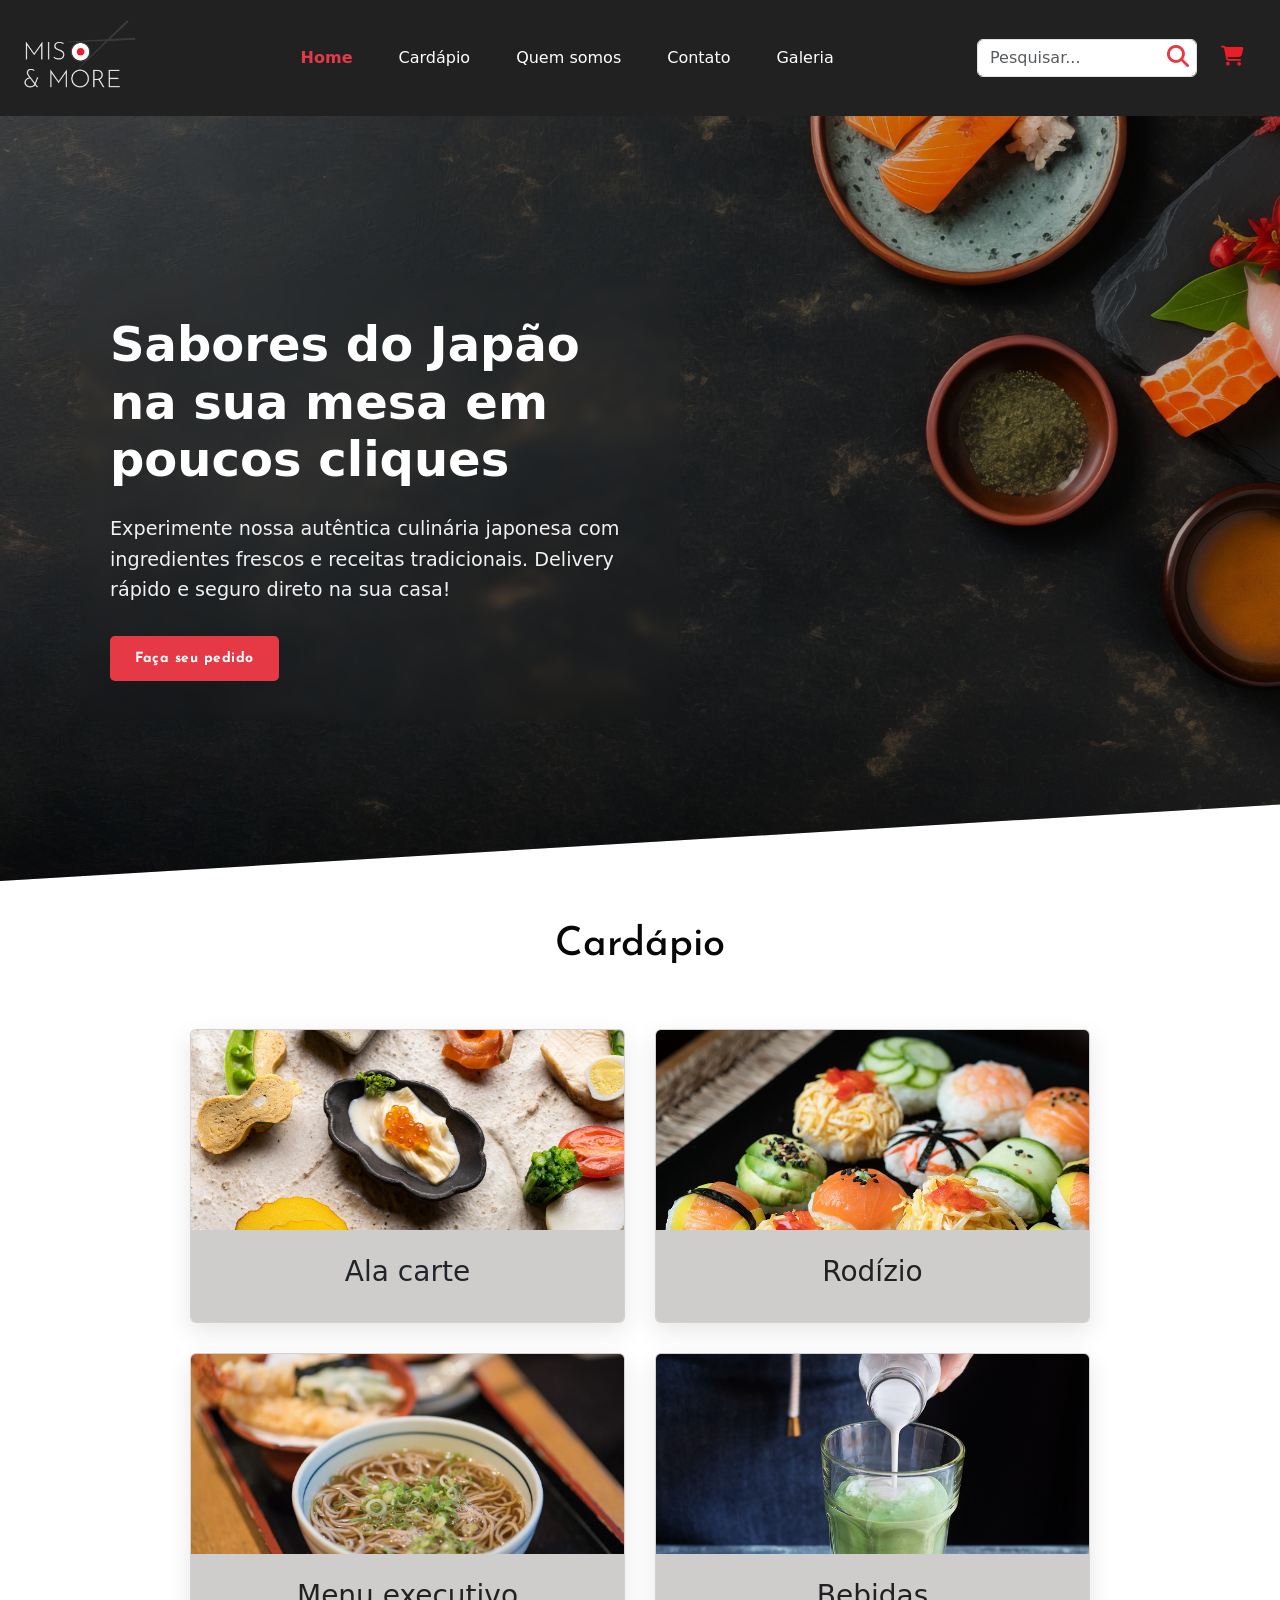
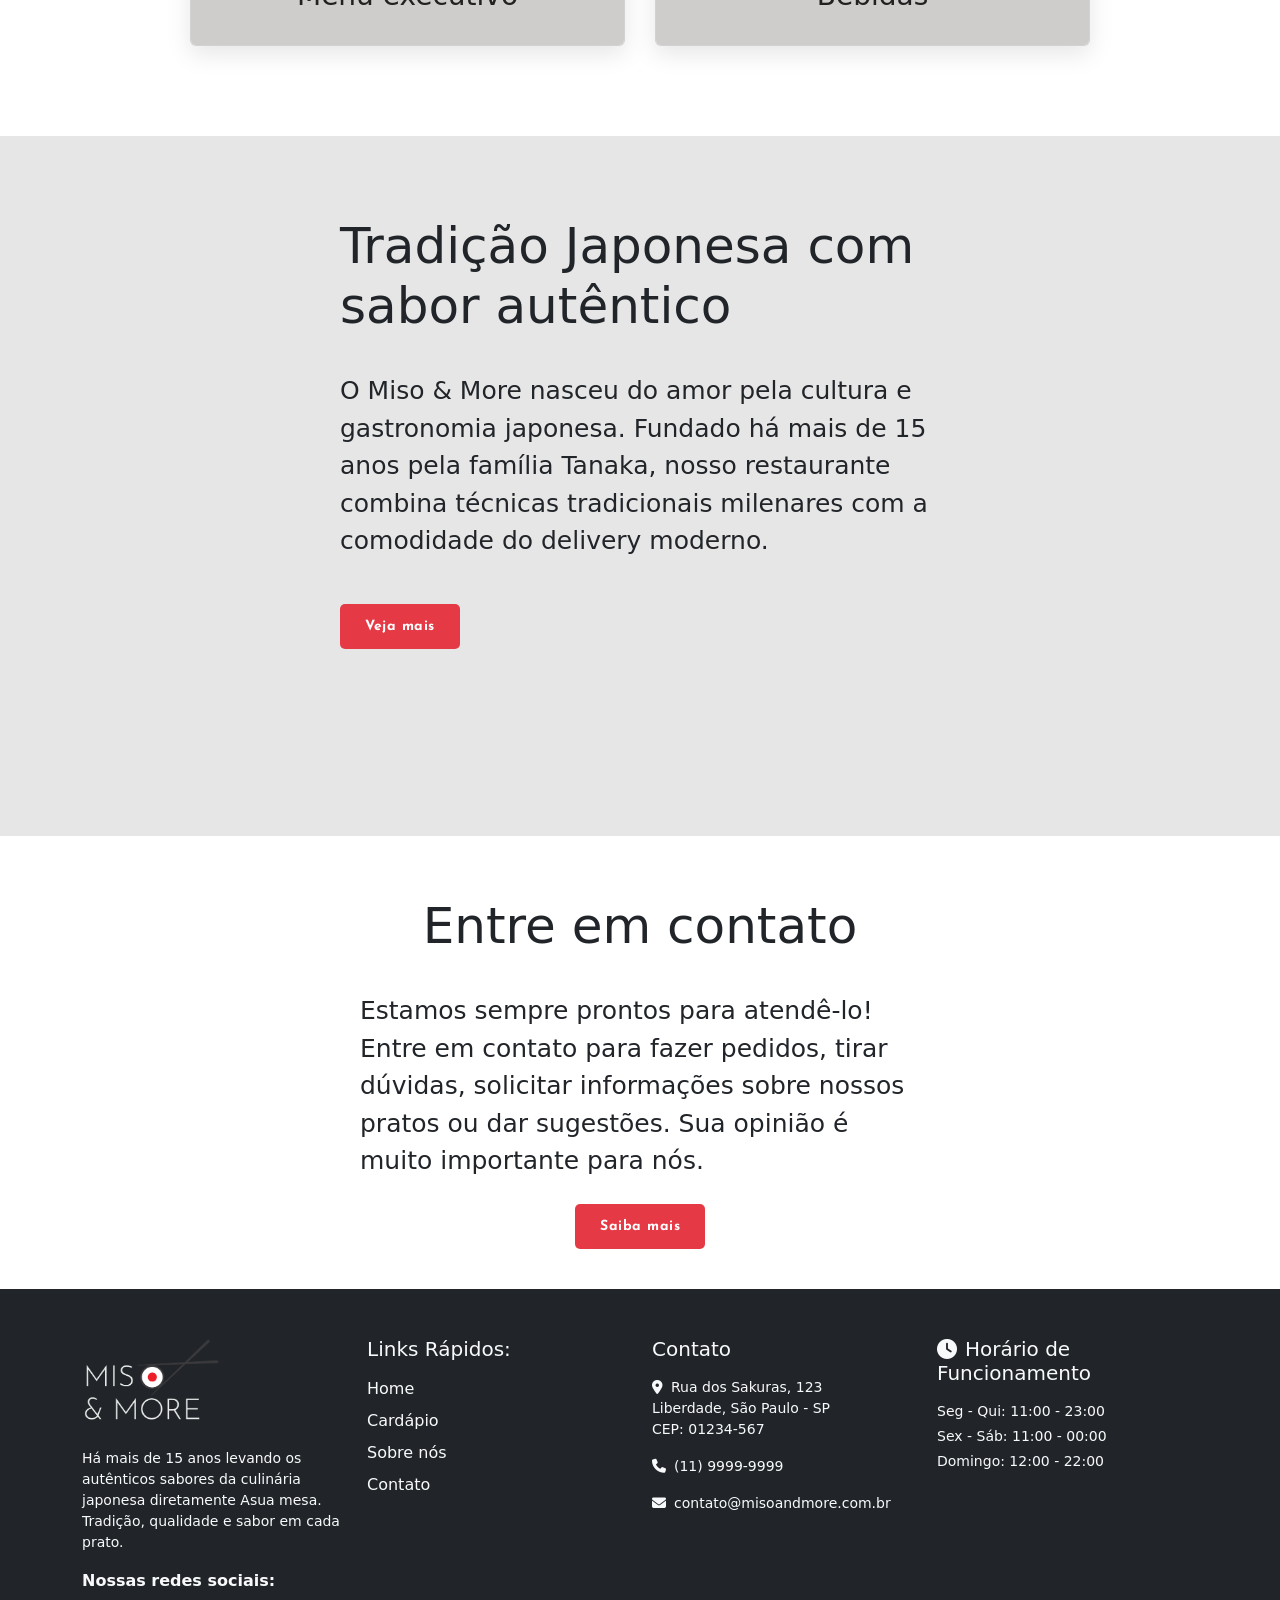
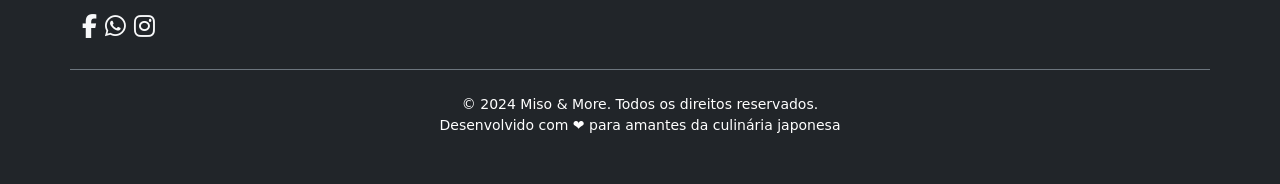
==== commit 5ca0163e: "." ====
--- a/index.html
+++ b/index.html
@@ -41,9 +41,22 @@
           <img src="img_/logoMiso.png" alt="Miso & More Logo" loading="lazy" decoding="async">
         </div>
 
-        <button class="navbar-toggler" type="button" data-bs-toggle="collapse" data-bs-target="#navbarNav">
-          <i class="fa-solid fa-bars" style="color: #ffffff;"></i>
-        </button>
+        <div class="d-flex align-items-center">
+          <button class="navbar-toggler" type="button" data-bs-toggle="collapse" data-bs-target="#navbarNav">
+            <i class="fa-solid fa-bars" style="color: #ffffff;"></i>
+          </button>
+
+          <!-- icon carrinho do mobile-->
+          <div class="d-block d-md-block d-lg-none" style="position: relative; cursor: pointer;" data-bs-toggle="modal"
+            data-bs-target="#modalCarrinho">
+            <i class="fa-solid fa-cart-shopping mx-3 fs-6" style="color: #eb1d27;"></i>
+            <span id="mobileCartBadge"
+              class="position-absolute top-0 start-100 translate-middle badge rounded-pill bg-danger"
+              style="display: none;">
+              0
+            </span>
+          </div>
+        </div>
 
         <div class="collapse navbar-collapse justify-content-center text-center p-1" id="navbarNav">
           <ul class="navbar-nav">
@@ -149,49 +162,58 @@
       <div class="container-cardapio">
         <h1 class="titulo">Cardápio</h1>
 
-        <!-- card 1 -->
         <div class="cards">
+
+          <!-- card 1 -->
           <div id="card-alacarte" class="card" data-category="alacarte">
-            <div class="card-image">
-              <img src="img_/img01.jpg" alt="Ala carte" loading="lazy" decoding="async">
-              <a href="cardapio.html"></a>
-            </div>
-            <div class="card-content">
-              <h3 class="card1-title">Ala carte</h3>
-            </div>
+            <a href="cardapio.html" style="text-decoration: none;">
+              <div class="card-image">
+                <img src="img_/img01.jpg" alt="Ala carte" loading="lazy" decoding="async">
+                <a href="cardapio.html"></a>
+              </div>
+              <div class="card-content">
+                <h3 class="card1-title">Ala carte</h3>
+              </div>
+            </a>
           </div>
           <!-- fim card 1 -->
 
           <!-- card 2 -->
           <div id="card-rodizio" class="card" data-category="rodizio">
-            <div class="card-image">
-              <img src="img_/img02.jpg" alt="Rodízio" loading="lazy" decoding="async">
-            </div>
-            <div class="card-content">
-              <h3 class="card-title">Rodízio</h3>
-            </div>
+            <a href="cardapio.html" style="text-decoration: none; color: #212121;">
+              <div class="card-image">
+                <img src="img_/img02.jpg" alt="Rodízio" loading="lazy" decoding="async">
+              </div>
+              <div class="card-content">
+                <h3 class="card-title">Rodízio</h3>
+              </div>
+            </a>
           </div>
           <!-- fim card 2 -->
 
           <!-- card 3 -->
           <div id="card-menuExecutivo" class="card" data-category="executivo">
-            <div class="card-image">
-              <img src="img_/img03.jpg" alt="Menu executivo" loading="lazy" decoding="async">
-            </div>
-            <div class="card-content">
-              <h3 class="card-title">Menu executivo</h3>
-            </div>
+            <a href="cardapio.html" style="text-decoration: none; color: #212121;">
+              <div class="card-image">
+                <img src="img_/img03.jpg" alt="Menu executivo" loading="lazy" decoding="async">
+              </div>
+              <div class="card-content">
+                <h3 class="card-title">Menu executivo</h3>
+              </div>
+            </a>
           </div>
           <!-- fim card 3 -->
 
           <!-- card 4 -->
           <div id="card-bebidas" class="card" data-category="bebidas">
-            <div class="card-image">
-              <img src="img_/img04.jpg" alt="Bebidas">
-            </div>
-            <div class="card-content">
-              <h3 class="card-Titulo">Bebidas</h3>
-            </div>
+            <a href="cardapio.html" style="text-decoration: none; color: #212121;">
+              <div class="card-image">
+                <img src="img_/img04.jpg" alt="Bebidas">
+              </div>
+              <div class="card-content">
+                <h3 class="card-Titulo">Bebidas</h3>
+              </div>
+            </a>
           </div>
           <!-- fim card 4 -->
         </div>
